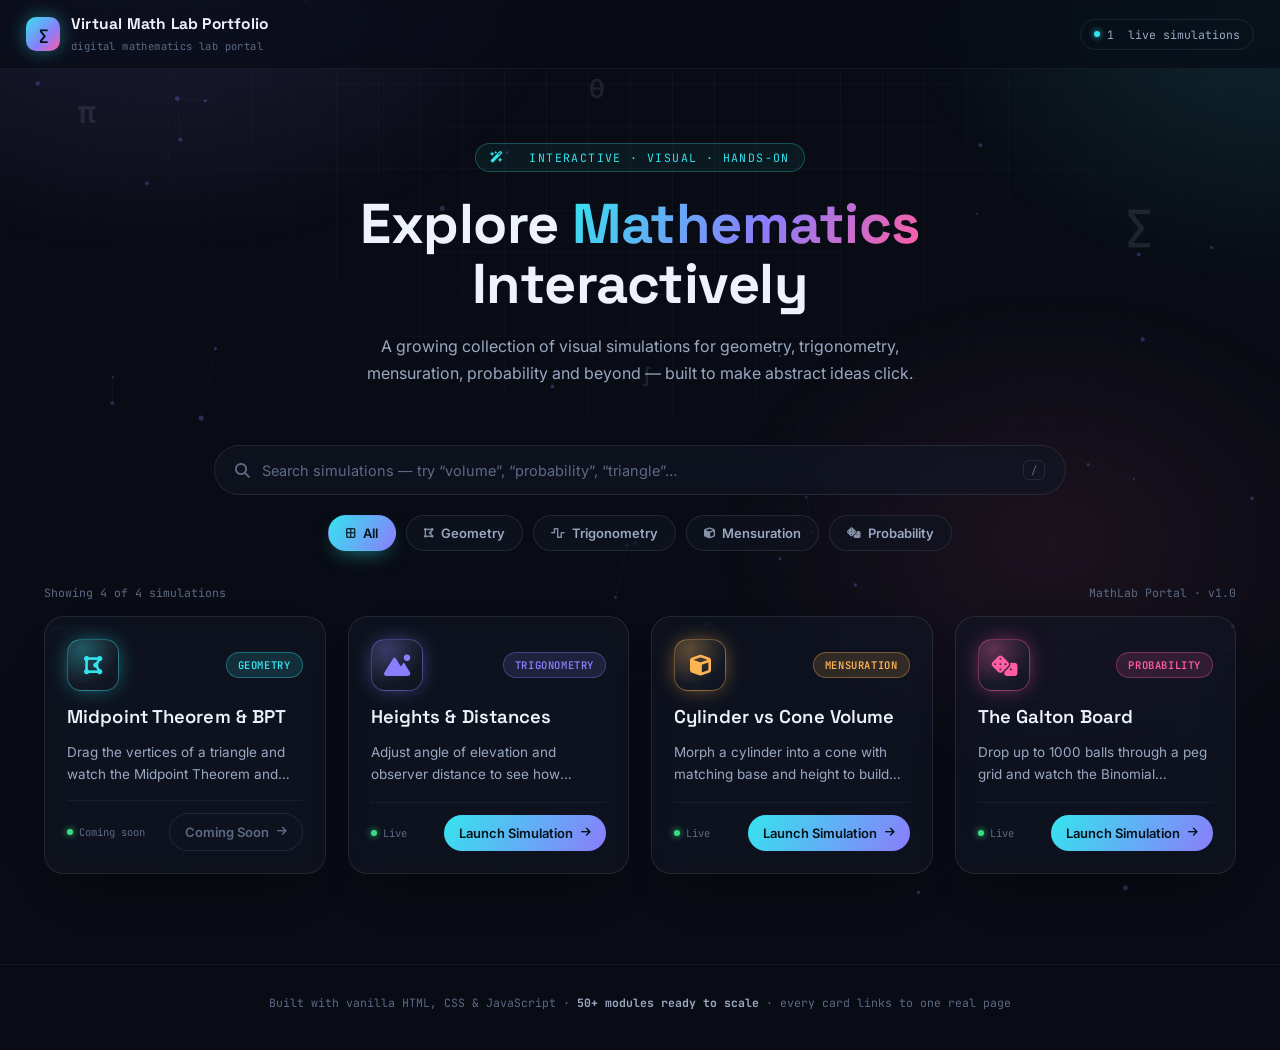
==== index.html @ 71056534 "Create index.html for Virtual Math Lab Portfolio Added complete HTML structure for the Virtual Math " ====
<!DOCTYPE html>
<html lang="hi">
<head>
<meta charset="UTF-8">
<meta name="viewport" content="width=device-width, initial-scale=1, maximum-scale=1">
<title>Virtual Math Lab Portfolio — Digital Mathematics Lab Portal</title>
<meta name="description" content="A central hub of interactive mathematics simulations — geometry, trigonometry, mensuration, probability and more.">
<link rel="preconnect" href="https://fonts.googleapis.com">
<link href="https://fonts.googleapis.com/css2?family=Space+Grotesk:wght@400;500;600;700&family=Inter:wght@400;500;600;700&family=JetBrains+Mono:wght@400;500;700&display=swap" rel="stylesheet">
<link rel="stylesheet" href="https://cdnjs.cloudflare.com/ajax/libs/font-awesome/6.5.1/css/all.min.css">
<style>
/* ============================================================
   DESIGN TOKENS — shared "Digital Maths" brand language
   (kept consistent with the individual simulation pages)
   ============================================================ */
:root{
  --bg-deep:    #090c14;
  --bg-panel:   rgba(19,25,38,0.55);
  --bg-panel-2: rgba(16,21,32,0.65);
  --line:       rgba(255,255,255,0.09);
  --line-soft:  rgba(255,255,255,0.05);
  --text-hi:    #eef2fb;
  --text-mid:   #9aa8c2;
  --text-low:   #5d6a85;
  --cyan:       #35e3ee;
  --violet:     #8b7dfb;
  --pink:       #ff5da2;
  --amber:      #ffb454;
  --font-display:'Space Grotesk', 'Inter', sans-serif;
  --font-body:  'Inter', sans-serif;
  --font-mono:  'JetBrains Mono', monospace;
  --radius-lg:  20px;
  --radius-md:  14px;
  --radius-sm:  9px;
}
*{ box-sizing:border-box; }
html{ scroll-behavior:smooth; }
body{
  margin:0; min-height:100vh;
  background:var(--bg-deep);
  color:var(--text-hi);
  font-family:var(--font-body);
  -webkit-font-smoothing:antialiased;
  overflow-x:hidden;
}
a{ color:inherit; text-decoration:none; }
button{ font-family:inherit; }
::selection{ background:var(--cyan); color:#04121a; }
::-webkit-scrollbar{ width:10px; }
::-webkit-scrollbar-thumb{ background:var(--line); border-radius:8px; }
::-webkit-scrollbar-track{ background:transparent; }

/* ---------- animated backdrop ---------- */
#bgCanvas{
  position:fixed; inset:0; z-index:0; width:100%; height:100%;
  opacity:0.55;
}
.bg-glow{
  position:fixed; inset:0; z-index:0; pointer-events:none;
  background:
    radial-gradient(720px 520px at 12% -6%, rgba(139,125,251,0.16), transparent 60%),
    radial-gradient(680px 520px at 100% 0%, rgba(53,227,238,0.13), transparent 55%),
    radial-gradient(560px 420px at 82% 60%, rgba(255,93,162,0.08), transparent 60%);
}
.bg-grid{
  position:fixed; inset:0; z-index:0; pointer-events:none;
  background-image:
    linear-gradient(rgba(255,255,255,0.035) 1px, transparent 1px),
    linear-gradient(90deg, rgba(255,255,255,0.035) 1px, transparent 1px);
  background-size:42px 42px;
  mask-image:radial-gradient(circle at 50% 0%, black, transparent 75%);
}
.symbol{
  position:fixed; z-index:0; pointer-events:none;
  font-family:var(--font-display); color:var(--text-mid);
  opacity:0.14; user-select:none; font-weight:600;
  animation:floatSym 14s ease-in-out infinite;
}
@keyframes floatSym{
  0%,100%{ transform:translateY(0) rotate(0deg); }
  50%{ transform:translateY(-22px) rotate(6deg); }
}

/* ---------- shell ---------- */
.shell{ position:relative; z-index:1; }

/* ---------- top nav ---------- */
.topbar{
  position:sticky; top:0; z-index:50;
  display:flex; align-items:center; justify-content:space-between; gap:16px;
  padding:14px 26px;
  background:rgba(9,12,20,0.72);
  backdrop-filter:blur(16px) saturate(150%);
  border-bottom:1px solid var(--line-soft);
}
.brand{ display:flex; align-items:center; gap:11px; }
.brand-mark{
  width:34px; height:34px; border-radius:10px; flex:none; position:relative;
  background:linear-gradient(135deg, var(--cyan), var(--violet) 60%, var(--pink));
  box-shadow:0 0 18px rgba(53,227,238,0.4);
  display:flex; align-items:center; justify-content:center;
  font-family:var(--font-display); font-weight:700; color:#04121a; font-size:15px;
}
.brand-text b{ font-family:var(--font-display); font-size:15.5px; letter-spacing:0.2px; display:block; }
.brand-text span{ font-size:10.5px; color:var(--text-low); font-family:var(--font-mono); letter-spacing:0.4px; }
.top-actions{ display:flex; align-items:center; gap:10px; }
.pill-stat{
  font-family:var(--font-mono); font-size:11.5px; color:var(--text-mid);
  border:1px solid var(--line); padding:7px 13px; border-radius:999px;
  display:flex; align-items:center; gap:7px;
}
.pill-stat .dot{ width:6px; height:6px; border-radius:50%; background:var(--cyan); box-shadow:0 0 6px var(--cyan); }

/* ---------- hero ---------- */
.hero{ max-width:900px; margin:0 auto; padding:74px 24px 20px; text-align:center; }
.hero .eyebrow{
  display:inline-flex; align-items:center; gap:8px;
  font-family:var(--font-mono); font-size:11.5px; letter-spacing:1.4px; text-transform:uppercase;
  color:var(--cyan); border:1px solid rgba(53,227,238,0.28); background:rgba(53,227,238,0.06);
  padding:6px 14px; border-radius:999px; margin-bottom:22px;
}
.hero h1{
  font-family:var(--font-display); font-weight:700; letter-spacing:-0.5px;
  font-size:clamp(32px, 5.6vw, 56px); line-height:1.08; margin:0 0 18px;
}
.hero h1 .grad{
  background:linear-gradient(120deg, var(--cyan), var(--violet) 55%, var(--pink));
  -webkit-background-clip:text; background-clip:text; color:transparent;
}
.hero p{
  color:var(--text-mid); font-size:16px; line-height:1.7; max-width:600px; margin:0 auto;
}

/* ---------- search + filters ---------- */
.controls{ max-width:900px; margin:38px auto 0; padding:0 24px; }
.search-wrap{
  position:relative; display:flex; align-items:center; gap:10px;
  background:var(--bg-panel); border:1px solid var(--line); border-radius:999px;
  padding:14px 20px; backdrop-filter:blur(18px) saturate(140%);
  box-shadow:0 20px 40px -28px rgba(0,0,0,0.7);
  transition:border-color .2s ease, box-shadow .2s ease;
}
.search-wrap:focus-within{ border-color:rgba(53,227,238,0.45); box-shadow:0 0 0 4px rgba(53,227,238,0.08); }
.search-wrap i{ color:var(--text-low); font-size:15px; }
.search-wrap input{
  flex:1; background:none; border:none; outline:none; color:var(--text-hi);
  font-family:var(--font-body); font-size:14.5px;
}
.search-wrap input::placeholder{ color:var(--text-low); }
.search-wrap .kbd{
  font-family:var(--font-mono); font-size:10.5px; color:var(--text-low);
  border:1px solid var(--line); border-radius:6px; padding:2px 7px;
}

.filters{
  display:flex; gap:10px; flex-wrap:wrap; justify-content:center;
  margin:20px auto 0; max-width:900px;
}
.filter-tag{
  font-size:13px; font-weight:600; color:var(--text-mid); cursor:pointer;
  padding:9px 17px; border-radius:999px; border:1px solid var(--line);
  background:var(--bg-panel-2); transition:all .18s ease; display:flex; align-items:center; gap:7px;
}
.filter-tag i{ font-size:11px; opacity:0.85; }
.filter-tag:hover{ color:var(--text-hi); border-color:var(--text-low); transform:translateY(-1px); }
.filter-tag.active{
  color:#04121a; background:linear-gradient(120deg, var(--cyan), var(--violet));
  border-color:transparent; box-shadow:0 8px 20px -8px rgba(53,227,238,0.55);
}

/* ---------- results meta ---------- */
.results-meta{
  max-width:1240px; margin:34px auto 0; padding:0 24px;
  display:flex; justify-content:space-between; align-items:center;
  font-family:var(--font-mono); font-size:11.5px; color:var(--text-low);
}

/* ============================================================
   CARD GRID — this section is designed to scale to 50+ cards.
   Grid handles the responsive columns automatically; you never
   need to touch layout CSS when adding modules, just add cards.
   ============================================================ */
.grid{
  max-width:1240px; margin:16px auto 90px; padding:0 24px;
  display:grid; gap:22px;
  grid-template-columns:repeat(auto-fit, minmax(270px, 1fr));
}

.card{
  position:relative;
  background:var(--bg-panel);
  border:1px solid var(--line);
  border-radius:var(--radius-lg);
  padding:22px;
  backdrop-filter:blur(18px) saturate(140%);
  box-shadow:0 24px 46px -30px rgba(0,0,0,0.75);
  display:flex; flex-direction:column; gap:14px;
  opacity:0; transform:translateY(24px);
  animation:cardIn .6s cubic-bezier(.2,.7,.2,1) forwards;
  transition:transform .25s ease, border-color .25s ease, box-shadow .25s ease;
}
.card:hover{
  transform:translateY(-5px);
  border-color:rgba(255,255,255,0.18);
  box-shadow:0 30px 60px -28px rgba(0,0,0,0.85), 0 0 0 1px rgba(53,227,238,0.12);
}
@keyframes cardIn{ to{ opacity:1; transform:translateY(0); } }
.card.hide{ display:none; }

.card-top{ display:flex; align-items:center; justify-content:space-between; }
.card-icon{
  --tag: var(--cyan);
  width:52px; height:52px; border-radius:14px; flex:none;
  display:flex; align-items:center; justify-content:center;
  font-size:21px; color:var(--tag);
  background:
    radial-gradient(circle at 30% 20%, color-mix(in srgb, var(--tag) 30%, transparent), transparent 65%),
    linear-gradient(145deg, rgba(255,255,255,0.06), rgba(255,255,255,0.01));
  border:1px solid color-mix(in srgb, var(--tag) 40%, transparent);
  box-shadow:0 0 22px -6px color-mix(in srgb, var(--tag) 70%, transparent);
}
.card-tag{
  --tag: var(--cyan);
  font-family:var(--font-mono); font-size:10.5px; font-weight:600; letter-spacing:0.6px; text-transform:uppercase;
  color:var(--tag); background:color-mix(in srgb, var(--tag) 14%, transparent);
  border:1px solid color-mix(in srgb, var(--tag) 35%, transparent);
  padding:5px 11px; border-radius:999px;
}
.card-title{
  font-family:var(--font-display); font-size:18.5px; font-weight:600; margin:0; letter-spacing:0.1px;
}
.card-desc{
  margin:0; color:var(--text-mid); font-size:13.5px; line-height:1.6;
  display:-webkit-box; -webkit-line-clamp:2; -webkit-box-orient:vertical; overflow:hidden;
  min-height:2.6em;
}
.card-foot{
  margin-top:auto; padding-top:12px; border-top:1px solid var(--line-soft);
  display:flex; align-items:center; justify-content:space-between; gap:10px;
}
.card-status{ font-family:var(--font-mono); font-size:10.5px; color:var(--text-low); display:flex; align-items:center; gap:6px; }
.card-status .dot{ width:6px; height:6px; border-radius:50%; background:#3ddc84; box-shadow:0 0 6px #3ddc84; }
.card.is-soon .card-status .dot{ background:var(--text-low); box-shadow:none; }

.card-btn{
  display:inline-flex; align-items:center; gap:8px;
  font-size:13px; font-weight:600; color:#04121a;
  background:linear-gradient(120deg, var(--cyan), var(--violet));
  padding:10px 15px; border-radius:999px; border:none; cursor:pointer;
  transition:box-shadow .2s ease, transform .2s ease, gap .2s ease;
}
.card-btn i{ transition:transform .25s ease; font-size:11px; }
.card-btn:hover{ box-shadow:0 10px 26px -8px rgba(53,227,238,0.7); gap:11px; }
.card-btn:hover i{ transform:translateX(3px); }
.card-btn.disabled{
  background:var(--bg-panel-2); color:var(--text-low); border:1px solid var(--line);
  cursor:not-allowed; pointer-events:none;
}

/* ---------- empty state ---------- */
.empty-state{
  display:none; flex-direction:column; align-items:center; gap:14px;
  padding:70px 20px; color:var(--text-low); text-align:center;
  border:1px dashed var(--line); border-radius:var(--radius-lg);
  max-width:1240px; margin:16px auto 90px;
}
.empty-state i{ font-size:30px; color:var(--text-low); }
.empty-state b{ color:var(--text-hi); font-family:var(--font-display); font-size:16px; }
.empty-state span{ font-size:13px; max-width:340px; }

/* ---------- footer ---------- */
footer{
  border-top:1px solid var(--line-soft);
  padding:30px 24px 40px; text-align:center;
  color:var(--text-low); font-family:var(--font-mono); font-size:11.5px;
}
footer b{ color:var(--text-mid); }

@media (max-width:640px){
  .topbar{ padding:12px 16px; }
  .pill-stat{ display:none; }
  .hero{ padding:56px 18px 12px; }
}
</style>
</head>
<body>

<canvas id="bgCanvas"></canvas>
<div class="bg-glow"></div>
<div class="bg-grid"></div>

<div class="shell">

  <!-- ============================ TOP NAV ============================ -->
  <header class="topbar">
    <div class="brand">
      <div class="brand-mark">∑</div>
      <div class="brand-text">
        <b>Virtual Math Lab Portfolio</b>
        <span>digital mathematics lab portal</span>
      </div>
    </div>
    <div class="top-actions">
      <span class="pill-stat"><span class="dot"></span><span id="liveCountPill">1</span>&nbsp;live&nbsp;simulations</span>
    </div>
  </header>

  <!-- ============================ HERO ============================ -->
  <section class="hero">
    <span class="eyebrow"><i class="fa-solid fa-wand-magic-sparkles"></i>&nbsp; interactive &middot; visual &middot; hands-on</span>
    <h1>Explore <span class="grad">Mathematics</span> Interactively</h1>
    <p>A growing collection of visual simulations for geometry, trigonometry, mensuration, probability and beyond — built to make abstract ideas click.</p>
  </section>

  <!-- ============================ SEARCH + FILTERS ============================ -->
  <div class="controls">
    <div class="search-wrap">
      <i class="fa-solid fa-magnifying-glass"></i>
      <input type="text" id="searchInput" placeholder="Search simulations — try “volume”, “probability”, “triangle”…" autocomplete="off">
      <span class="kbd">/</span>
    </div>
    <div class="filters" id="filterBar">
      <span class="filter-tag active" data-filter="all"><i class="fa-solid fa-border-all"></i> All</span>
      <span class="filter-tag" data-filter="geometry"><i class="fa-solid fa-draw-polygon"></i> Geometry</span>
      <span class="filter-tag" data-filter="trigonometry"><i class="fa-solid fa-wave-square"></i> Trigonometry</span>
      <span class="filter-tag" data-filter="mensuration"><i class="fa-solid fa-cube"></i> Mensuration</span>
      <span class="filter-tag" data-filter="probability"><i class="fa-solid fa-dice"></i> Probability</span>
    </div>
  </div>

  <div class="results-meta">
    <span id="resultsCount">Showing 4 of 4 simulations</span>
    <span>MathLab Portal · v1.0</span>
  </div>

  <!-- ============================================================
       SIMULATION GRID
       ------------------------------------------------------------
       HOW TO ADD A NEW MODULE (scales to 50+ without any other change):
         1. Copy ONE full <div class="card">...</div> block below.
         2. Paste it anywhere inside <div class="grid" id="grid">.
         3. Edit these 5 things only:
              - data-category   → geometry | trigonometry | mensuration
                                    | probability  (add a new filter tag
                                    in #filterBar above if it's a new
                                    category)
              - data-title      → plain-text title (used by search)
              - data-desc       → plain-text description (used by search)
              - card-icon       → swap the <i class="fa-solid fa-...">
                                    class + --tag color if you like
              - card-btn href   → the REAL link to that page
         4. If the page isn't built yet, set data-status="soon" and
            replace the <a class="card-btn"> with the disabled
            <span class="card-btn disabled">Coming Soon</span> version
            (see the 3 placeholder cards below for the exact pattern).
            Search/filter/grid all keep working automatically — no
            other code needs to change.
       ============================================================ -->
  <div class="grid" id="grid">

    <!-- ============ CARD TEMPLATE — COPY FROM HERE ============ -->
    <div class="card" data-category="geometry" data-status="soon" data-title="Midpoint Theorem &amp; BPT" data-desc="Drag the vertices of a triangle and watch the Midpoint Theorem and Basic Proportionality Theorem hold true in real time.">
      <div class="card-top">
        <div class="card-icon" style="--tag:var(--cyan)"><i class="fa-solid fa-draw-polygon"></i></div>
        <span class="card-tag" style="--tag:var(--cyan)">Geometry</span>
      </div>
      <h3 class="card-title">Midpoint Theorem &amp; BPT</h3>
      <p class="card-desc">Drag the vertices of a triangle and watch the Midpoint Theorem and Basic Proportionality Theorem hold true in real time.</p>
      <div class="card-foot">
        <span class="card-status"><span class="dot"></span>Coming soon</span>
        <span class="card-btn disabled">Coming Soon <i class="fa-solid fa-arrow-right"></i></span>
      </div>
    </div>
    <!-- ============ CARD TEMPLATE — COPY TO HERE ============ -->

    <div class="card" data-category="trigonometry" data-status="soon" data-title="Heights &amp; Distances" data-desc="Adjust angle of elevation and observer distance to see how trigonometric ratios solve real height and distance problems.">
      <div class="card-top">
        <div class="card-icon" style="--tag:var(--violet)"><i class="fa-solid fa-mountain-sun"></i></div>
        <span class="card-tag" style="--tag:var(--violet)">Trigonometry</span>
      </div>
      <h3 class="card-title">Heights &amp; Distances</h3>
      <p class="card-desc">Adjust angle of elevation and observer distance to see how trigonometric ratios solve real height and distance problems.</p>
      <div class="card-foot">
        <span class="card-status"><span class="dot"></span>Live</span>
        <a class="card-btn" href="https://hieght-and-distence.netlify.app/">Launch Simulation <i class="fa-solid fa-arrow-right"></i></a>
      </div>
    </div>

    <div class="card" data-category="mensuration" data-status="soon" data-title="Cylinder vs Cone Volume" data-desc="Morph a cylinder into a cone with matching base and height to build real intuition for the ⅓ volume relationship.">
      <div class="card-top">
        <div class="card-icon" style="--tag:var(--amber)"><i class="fa-solid fa-cube"></i></div>
        <span class="card-tag" style="--tag:var(--amber)">Mensuration</span>
      </div>
      <h3 class="card-title">Cylinder vs Cone Volume</h3>
      <p class="card-desc">Morph a cylinder into a cone with matching base and height to build real intuition for the ⅓ volume relationship.</p>
      <div class="card-foot">
        <span class="card-status"><span class="dot"></span>Live</span>
        <a class="card-btn" href="https://cone-and-cylinder.netlify.app/">Launch Simulation <i class="fa-solid fa-arrow-right"></i></a>
      </div>
    </div>

    <div class="card" data-category="probability" data-status="live" data-title="The Galton Board" data-desc="Drop up to 1000 balls through a peg grid and watch the Binomial Distribution converge into a Normal bell curve live.">
      <div class="card-top">
        <div class="card-icon" style="--tag:var(--pink)"><i class="fa-solid fa-dice"></i></div>
        <span class="card-tag" style="--tag:var(--pink)">Probability</span>
      </div>
      <h3 class="card-title">The Galton Board</h3>
      <p class="card-desc">Drop up to 1000 balls through a peg grid and watch the Binomial Distribution converge into a Normal bell curve live.</p>
      <div class="card-foot">
        <span class="card-status"><span class="dot"></span>Live</span>
        <a class="card-btn" href="https://gelton-board-probability.netlify.app/">Launch Simulation <i class="fa-solid fa-arrow-right"></i></a>
      </div>
    </div>

  </div>

  <div class="empty-state" id="emptyState">
    <i class="fa-solid fa-magnifying-glass-minus"></i>
    <b>No simulations found</b>
    <span>Try a different search term or clear the active category filter.</span>
  </div>

  <footer>
    Built with vanilla HTML, CSS &amp; JavaScript · <b>50+ modules ready to scale</b> · every card links to one real page
  </footer>

</div>

<script>
"use strict";

/* ============================================================
   1) AMBIENT BACKGROUND — lightweight node/constellation canvas
   ============================================================ */
(function(){
  const canvas = document.getElementById('bgCanvas');
  const ctx = canvas.getContext('2d');
  let w, h, dpr = Math.min(window.devicePixelRatio || 1, 2);
  let nodes = [];

  function resize(){
    w = window.innerWidth; h = window.innerHeight;
    canvas.width = w * dpr; canvas.height = h * dpr;
    canvas.style.width = w + 'px'; canvas.style.height = h + 'px';
    ctx.setTransform(dpr,0,0,dpr,0,0);
    const count = Math.min(70, Math.round((w*h)/22000));
    nodes = Array.from({length:count}, () => ({
      x: Math.random()*w, y: Math.random()*h,
      vx: (Math.random()-0.5)*0.28, vy:(Math.random()-0.5)*0.28,
      r: 1 + Math.random()*1.6
    }));
  }
  window.addEventListener('resize', resize);
  resize();

  function tick(){
    ctx.clearRect(0,0,w,h);
    for(const n of nodes){
      n.x += n.vx; n.y += n.vy;
      if(n.x < 0 || n.x > w) n.vx *= -1;
      if(n.y < 0 || n.y > h) n.vy *= -1;
    }
    for(let i=0;i<nodes.length;i++){
      for(let j=i+1;j<nodes.length;j++){
        const a = nodes[i], b = nodes[j];
        const dx = a.x-b.x, dy = a.y-b.y;
        const dist = Math.sqrt(dx*dx+dy*dy);
        if(dist < 130){
          ctx.strokeStyle = `rgba(53,227,238,${0.12 * (1 - dist/130)})`;
          ctx.lineWidth = 1;
          ctx.beginPath(); ctx.moveTo(a.x,a.y); ctx.lineTo(b.x,b.y); ctx.stroke();
        }
      }
    }
    for(const n of nodes){
      ctx.beginPath();
      ctx.arc(n.x, n.y, n.r, 0, Math.PI*2);
      ctx.fillStyle = 'rgba(139,125,251,0.5)';
      ctx.fill();
    }
    requestAnimationFrame(tick);
  }
  requestAnimationFrame(tick);
})();

/* ============================================================
   2) FLOATING MATH SYMBOLS (decorative, aria-hidden)
   ============================================================ */
(function(){
  const symbols = ['π','∑','∞','√','∫','θ','Δ','λ'];
  const spots = [
    {t:'10%', l:'6%', s:'34px'}, {t:'22%', l:'88%', s:'42px'},
    {t:'68%', l:'4%',  s:'28px'}, {t:'78%', l:'92%', s:'36px'},
    {t:'40%', l:'50%', s:'22px'}, {t:'8%',  l:'46%', s:'26px'}
  ];
  spots.forEach((sp,i)=>{
    const el = document.createElement('span');
    el.className = 'symbol';
    el.setAttribute('aria-hidden','true');
    el.textContent = symbols[i % symbols.length];
    el.style.top = sp.t; el.style.left = sp.l; el.style.fontSize = sp.s;
    el.style.animationDelay = (i*1.3)+'s';
    el.style.animationDuration = (11 + i*1.6)+'s';
    document.body.appendChild(el);
  });
})();

/* ============================================================
   3) SEARCH + CATEGORY FILTER
   ============================================================ */
(function(){
  const grid = document.getElementById('grid');
  const cards = Array.from(grid.querySelectorAll('.card'));
  const searchInput = document.getElementById('searchInput');
  const filterBar = document.getElementById('filterBar');
  const resultsCount = document.getElementById('resultsCount');
  const emptyState = document.getElementById('emptyState');
  const liveCountPill = document.getElementById('liveCountPill');

  liveCountPill.textContent = cards.filter(c => c.dataset.status === 'live').length;

  let activeFilter = 'all';

  function applyFilters(){
    const q = searchInput.value.trim().toLowerCase();
    let visible = 0;

    cards.forEach(card => {
      const cat = card.dataset.category || '';
      const haystack = (card.dataset.title + ' ' + card.dataset.desc + ' ' + cat).toLowerCase();
      const matchesCat = activeFilter === 'all' || cat === activeFilter;
      const matchesSearch = q === '' || haystack.includes(q);
      const show = matchesCat && matchesSearch;
      card.classList.toggle('hide', !show);
      if(show) visible++;
    });

    resultsCount.textContent = `Showing ${visible} of ${cards.length} simulations`;
    emptyState.style.display = visible === 0 ? 'flex' : 'none';
  }

  searchInput.addEventListener('input', applyFilters);

  filterBar.addEventListener('click', (e) => {
    const tag = e.target.closest('.filter-tag');
    if(!tag) return;
    filterBar.querySelectorAll('.filter-tag').forEach(t => t.classList.remove('active'));
    tag.classList.add('active');
    activeFilter = tag.dataset.filter;
    applyFilters();
  });

  // "/" focuses search, like most modern docs/portals
  document.addEventListener('keydown', (e) => {
    if(e.key === '/' && document.activeElement !== searchInput){
      e.preventDefault();
      searchInput.focus();
    }
  });

  /* ---------- staggered entry animation ---------- */
  cards.forEach((card, i) => {
    card.style.animationDelay = (i * 0.08) + 's';
  });

  applyFilters();
})();
</script>
</body>
</html>
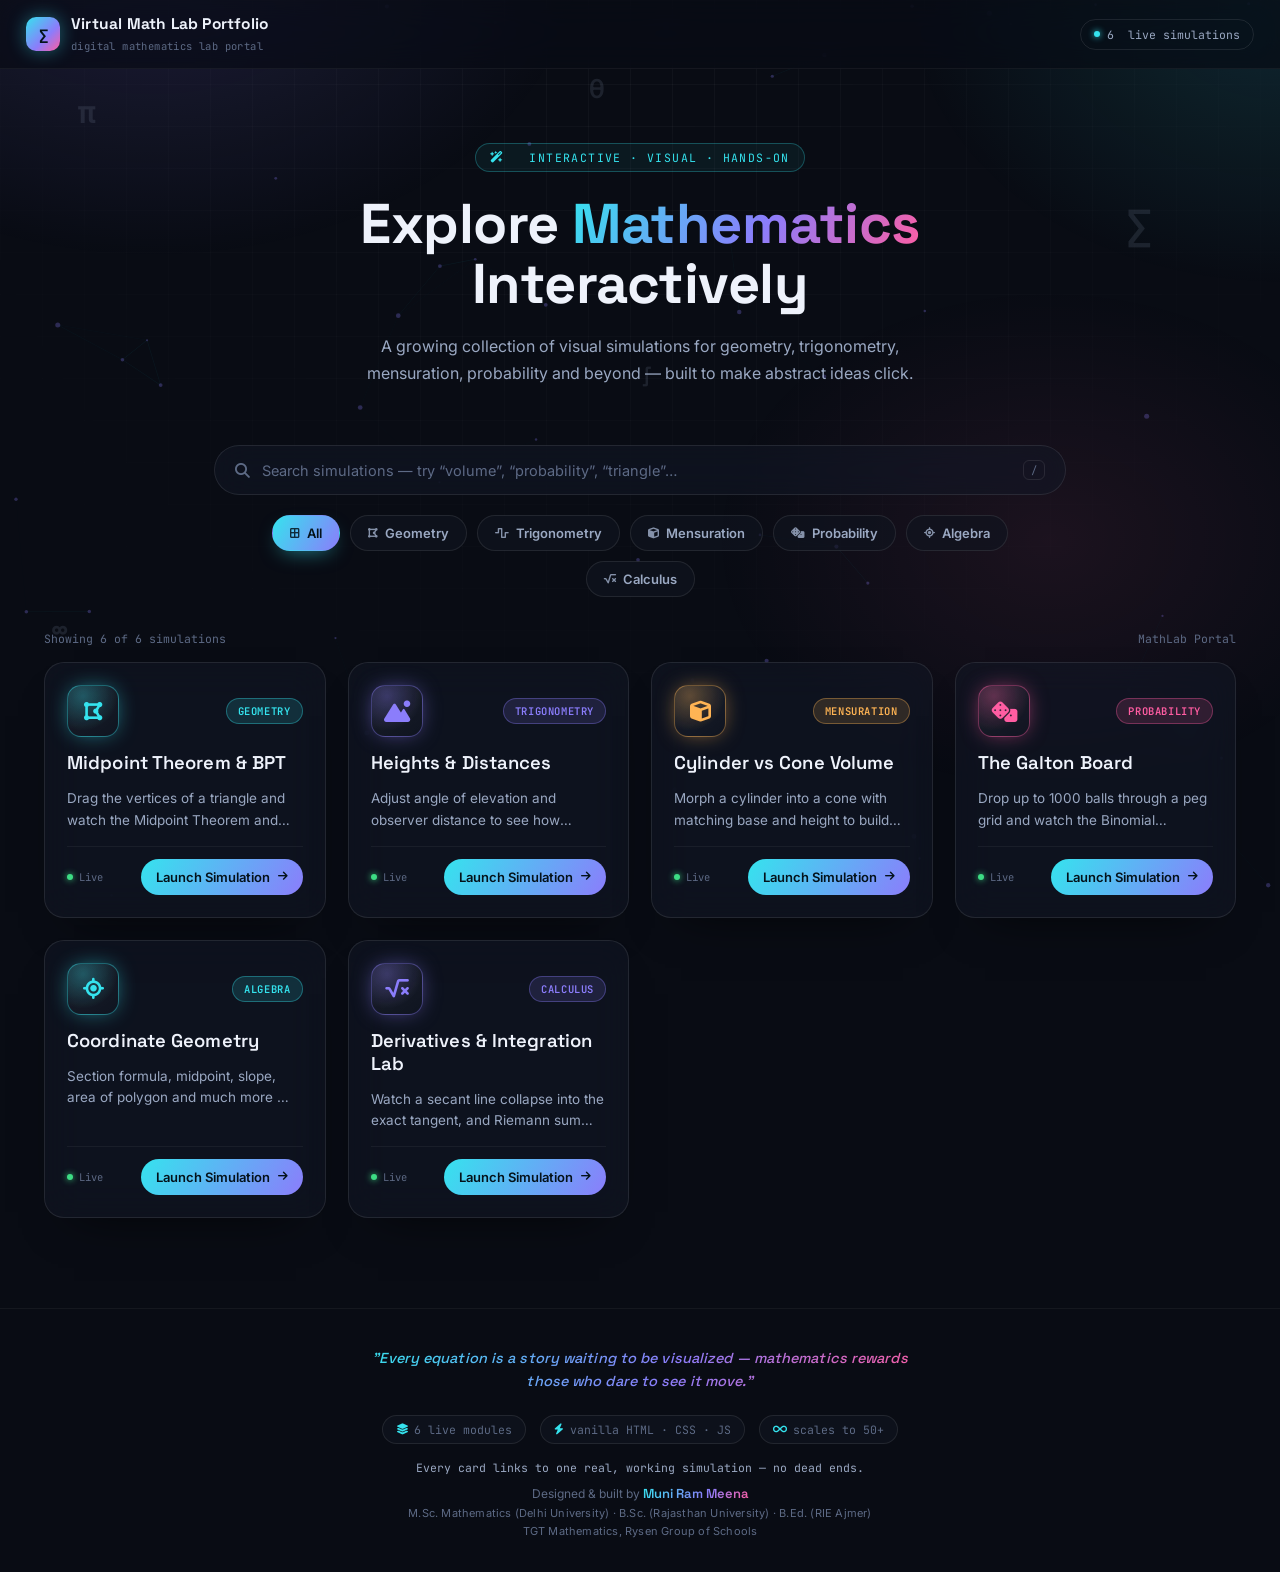
==== commit 5737f086: "Enhance footer and add new math simulation cards Updated footer content and added new math simulatio" ====
--- a/index.html
+++ b/index.html
@@ -281,6 +281,54 @@
   .pill-stat{ display:none; }
   .hero{ padding:56px 18px 12px; }
 }
+
+
+
+/* ---------- footer ---------- */
+footer{
+  position:relative;
+  border-top:1px solid var(--line-soft);
+  padding:38px 24px 34px;
+  text-align:center;
+  color:var(--text-low);
+  font-family:var(--font-mono); font-size:11.5px;
+}
+footer .footer-stats{
+  display:flex; align-items:center; justify-content:center; gap:14px; flex-wrap:wrap;
+  margin-bottom:16px;
+}
+footer .footer-stats span{
+  display:flex; align-items:center; gap:6px;
+  border:1px solid var(--line); background:var(--bg-panel-2);
+  padding:6px 13px; border-radius:999px;
+}
+footer .footer-stats i{ color:var(--cyan); font-size:11px; }
+footer .footer-line{ color:var(--text-mid); }
+footer .footer-line b{ color:var(--text-hi); font-weight:600; }
+footer .footer-credit{
+  margin-top:10px; font-family:var(--font-body); font-size:12px; color:var(--text-low);
+}
+footer .footer-credit .grad-name{
+  font-family:var(--font-display); font-weight:600; font-size:13px;
+  background:linear-gradient(120deg, var(--cyan), var(--violet) 60%, var(--pink));
+  -webkit-background-clip:text; background-clip:text; color:transparent;
+}
+footer .footer-credit a{
+  color:var(--text-mid); border-bottom:1px dotted var(--line); transition:color .15s ease;
+}
+footer .footer-credit a:hover{ color:var(--cyan); }
+footer .footer-cred-line{
+  display:inline-block; margin-top:4px;
+  font-family:var(--font-body); font-size:11px; color:var(--text-low);
+  letter-spacing:0.2px;
+}
+footer .footer-tagline{
+  font-family:var(--font-display); font-style:italic; font-weight:500;
+  font-size:14.5px; line-height:1.6; letter-spacing:0.1px;
+  max-width:560px; margin:0 auto 22px;
+  background:linear-gradient(120deg, var(--cyan), var(--violet) 55%, var(--pink));
+  -webkit-background-clip:text; background-clip:text; color:transparent;
+}
 </style>
 </head>
 <body>
@@ -325,12 +373,16 @@
       <span class="filter-tag" data-filter="trigonometry"><i class="fa-solid fa-wave-square"></i> Trigonometry</span>
       <span class="filter-tag" data-filter="mensuration"><i class="fa-solid fa-cube"></i> Mensuration</span>
       <span class="filter-tag" data-filter="probability"><i class="fa-solid fa-dice"></i> Probability</span>
+      <span class="filter-tag" data-filter="algebra"><i class="fa-solid fa-location-crosshairs"></i> Algebra</span>
+      <span class="filter-tag" data-filter="calculus"><i class="fa-solid fa-square-root-variable"></i> Calculus</span>
+      
+      
     </div>
   </div>
 
   <div class="results-meta">
     <span id="resultsCount">Showing 4 of 4 simulations</span>
-    <span>MathLab Portal · v1.0</span>
+    <span>MathLab Portal </span>
   </div>
 
   <!-- ============================================================
@@ -359,7 +411,7 @@
   <div class="grid" id="grid">
 
     <!-- ============ CARD TEMPLATE — COPY FROM HERE ============ -->
-    <div class="card" data-category="geometry" data-status="soon" data-title="Midpoint Theorem &amp; BPT" data-desc="Drag the vertices of a triangle and watch the Midpoint Theorem and Basic Proportionality Theorem hold true in real time.">
+    <div class="card" data-category="geometry" data-status="live" data-title="Midpoint Theorem &amp; BPT" data-desc="Drag the vertices of a triangle and watch the Midpoint Theorem and Basic Proportionality Theorem hold true in real time.">
       <div class="card-top">
         <div class="card-icon" style="--tag:var(--cyan)"><i class="fa-solid fa-draw-polygon"></i></div>
         <span class="card-tag" style="--tag:var(--cyan)">Geometry</span>
@@ -367,13 +419,13 @@
       <h3 class="card-title">Midpoint Theorem &amp; BPT</h3>
       <p class="card-desc">Drag the vertices of a triangle and watch the Midpoint Theorem and Basic Proportionality Theorem hold true in real time.</p>
       <div class="card-foot">
-        <span class="card-status"><span class="dot"></span>Coming soon</span>
-        <span class="card-btn disabled">Coming Soon <i class="fa-solid fa-arrow-right"></i></span>
+       <span class="card-status"><span class="dot"></span>Live</span>
+        <a class="card-btn" href="https://bpt-midbpt.netlify.app">Launch Simulation <i class="fa-solid fa-arrow-right"></i></a>
       </div>
     </div>
     <!-- ============ CARD TEMPLATE — COPY TO HERE ============ -->
 
-    <div class="card" data-category="trigonometry" data-status="soon" data-title="Heights &amp; Distances" data-desc="Adjust angle of elevation and observer distance to see how trigonometric ratios solve real height and distance problems.">
+    <div class="card" data-category="trigonometry" data-status="live" data-title="Heights &amp; Distances" data-desc="Adjust angle of elevation and observer distance to see how trigonometric ratios solve real height and distance problems.">
       <div class="card-top">
         <div class="card-icon" style="--tag:var(--violet)"><i class="fa-solid fa-mountain-sun"></i></div>
         <span class="card-tag" style="--tag:var(--violet)">Trigonometry</span>
@@ -386,7 +438,7 @@
       </div>
     </div>
 
-    <div class="card" data-category="mensuration" data-status="soon" data-title="Cylinder vs Cone Volume" data-desc="Morph a cylinder into a cone with matching base and height to build real intuition for the ⅓ volume relationship.">
+    <div class="card" data-category="mensuration" data-status="live" data-title="Cylinder vs Cone Volume" data-desc="Morph a cylinder into a cone with matching base and height to build real intuition for the ⅓ volume relationship.">
       <div class="card-top">
         <div class="card-icon" style="--tag:var(--amber)"><i class="fa-solid fa-cube"></i></div>
         <span class="card-tag" style="--tag:var(--amber)">Mensuration</span>
@@ -412,6 +464,35 @@
       </div>
     </div>
 
+  
+  
+    <div class="card" data-category="algebra" data-status="live" data-title="Coordinate Geometry" data-desc="Section formula, midpoint, slope, area of polygon and much more — all interactive on a draggable Cartesian plane.">
+      <div class="card-top">
+        <div class="card-icon" style="--tag:var(--cyan)"><i class="fa-solid fa-location-crosshairs"></i></div>
+        <span class="card-tag" style="--tag:var(--cyan)">Algebra</span>
+      </div>
+      <h3 class="card-title">Coordinate Geometry</h3>
+      <p class="card-desc">Section formula, midpoint, slope, area of polygon and much more — all interactive on a draggable Cartesian plane.</p>
+      <div class="card-foot">
+        <span class="card-status"><span class="dot"></span>Live</span>
+        <a class="card-btn" href="https://co-ordinate-geometry.netlify.app">Launch Simulation <i class="fa-solid fa-arrow-right"></i></a>
+      </div>
+    </div>
+
+   <div class="card" data-category="calculus" data-status="live" data-title="Derivatives &amp; Integration Lab" data-desc="Watch a secant line collapse into the exact tangent, and Riemann sum rectangles converge into the exact definite integral — with full first-principles derivations.">
+      <div class="card-top">
+        <div class="card-icon" style="--tag:var(--violet)"><i class="fa-solid fa-square-root-variable"></i></div>
+        <span class="card-tag" style="--tag:var(--violet)">Calculus</span>
+      </div>
+      <h3 class="card-title">Derivatives &amp; Integration Lab</h3>
+      <p class="card-desc">Watch a secant line collapse into the exact tangent, and Riemann sum rectangles converge into the exact definite integral — with full first-principles derivations.</p>
+      <div class="card-foot">
+        <span class="card-status"><span class="dot"></span>Live</span>
+        <a class="card-btn" href="https://calculus-derivative-integration.netlify.app/">Launch Simulation <i class="fa-solid fa-arrow-right"></i></a>
+      </div>
+   </div>
+
+
   </div>
 
   <div class="empty-state" id="emptyState">
@@ -420,9 +501,22 @@
     <span>Try a different search term or clear the active category filter.</span>
   </div>
 
-  <footer>
-    Built with vanilla HTML, CSS &amp; JavaScript · <b>50+ modules ready to scale</b> · every card links to one real page
-  </footer>
+<footer>
+  <p class="footer-tagline">"Every equation is a story waiting to be visualized — mathematics rewards those who dare to see it move."</p>
+  <div class="footer-stats">
+    <span><i class="fa-solid fa-layer-group"></i> 6 live modules</span>
+    <span><i class="fa-solid fa-bolt"></i> vanilla HTML · CSS · JS</span>
+    <span><i class="fa-solid fa-infinity"></i> scales to 50+</span>
+  </div>
+  <div class="footer-line">Every card links to one real, working simulation — no dead ends.</div>
+  <div class="footer-credit">
+    Designed &amp; built by <span class="grad-name">Muni Ram Meena</span>
+    <br>
+    <span class="footer-cred-line">M.Sc. Mathematics (Delhi University) · B.Sc. (Rajasthan University) · B.Ed. (RIE Ajmer)</span>
+    <br>
+    <span class="footer-cred-line">TGT Mathematics, Rysen Group of Schools</span>
+  </div>
+</footer>
 
 </div>
 
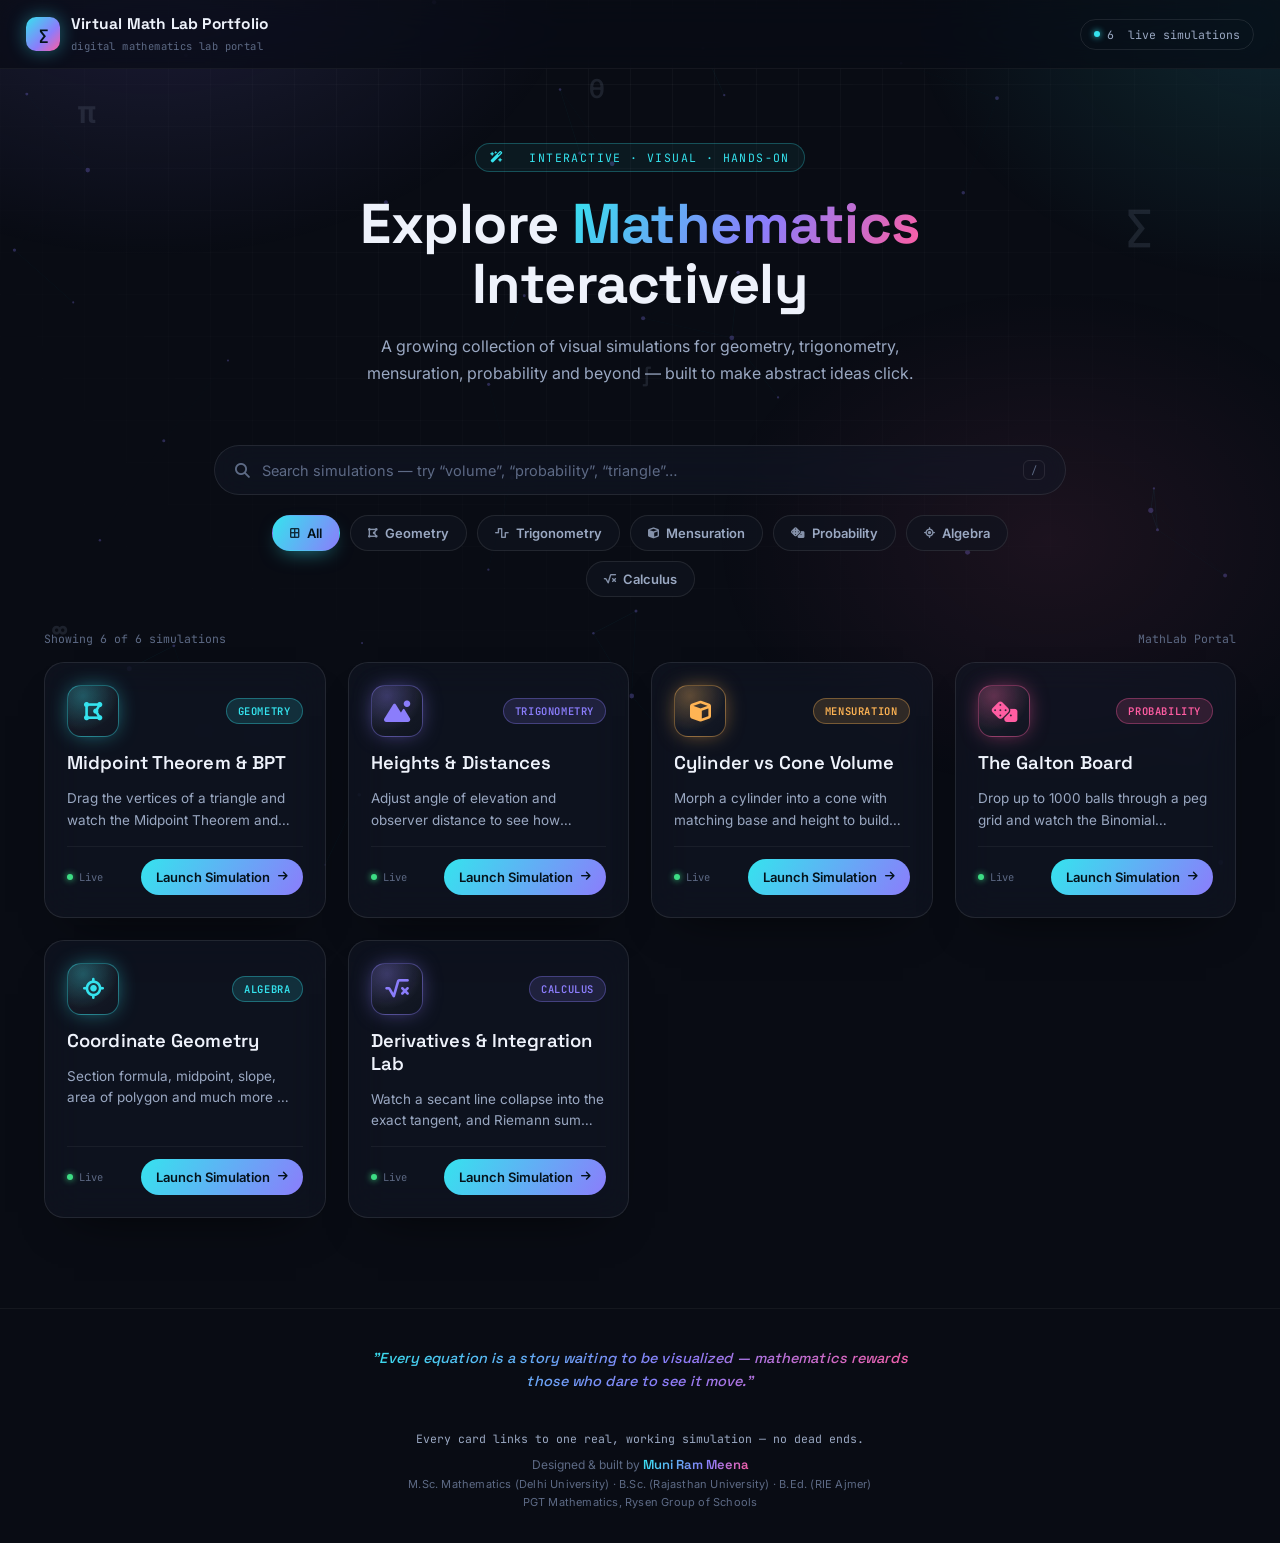
==== commit c6a67300: "Change footer credit from TGT to PGT Mathematics Updated footer credits from TGT to PGT Mathematics." ====
--- a/index.html
+++ b/index.html
@@ -504,9 +504,7 @@
 <footer>
   <p class="footer-tagline">"Every equation is a story waiting to be visualized — mathematics rewards those who dare to see it move."</p>
   <div class="footer-stats">
-    <span><i class="fa-solid fa-layer-group"></i> 6 live modules</span>
-    <span><i class="fa-solid fa-bolt"></i> vanilla HTML · CSS · JS</span>
-    <span><i class="fa-solid fa-infinity"></i> scales to 50+</span>
+    
   </div>
   <div class="footer-line">Every card links to one real, working simulation — no dead ends.</div>
   <div class="footer-credit">
@@ -514,7 +512,7 @@
     <br>
     <span class="footer-cred-line">M.Sc. Mathematics (Delhi University) · B.Sc. (Rajasthan University) · B.Ed. (RIE Ajmer)</span>
     <br>
-    <span class="footer-cred-line">TGT Mathematics, Rysen Group of Schools</span>
+    <span class="footer-cred-line">PGT Mathematics, Rysen Group of Schools</span>
   </div>
 </footer>
 
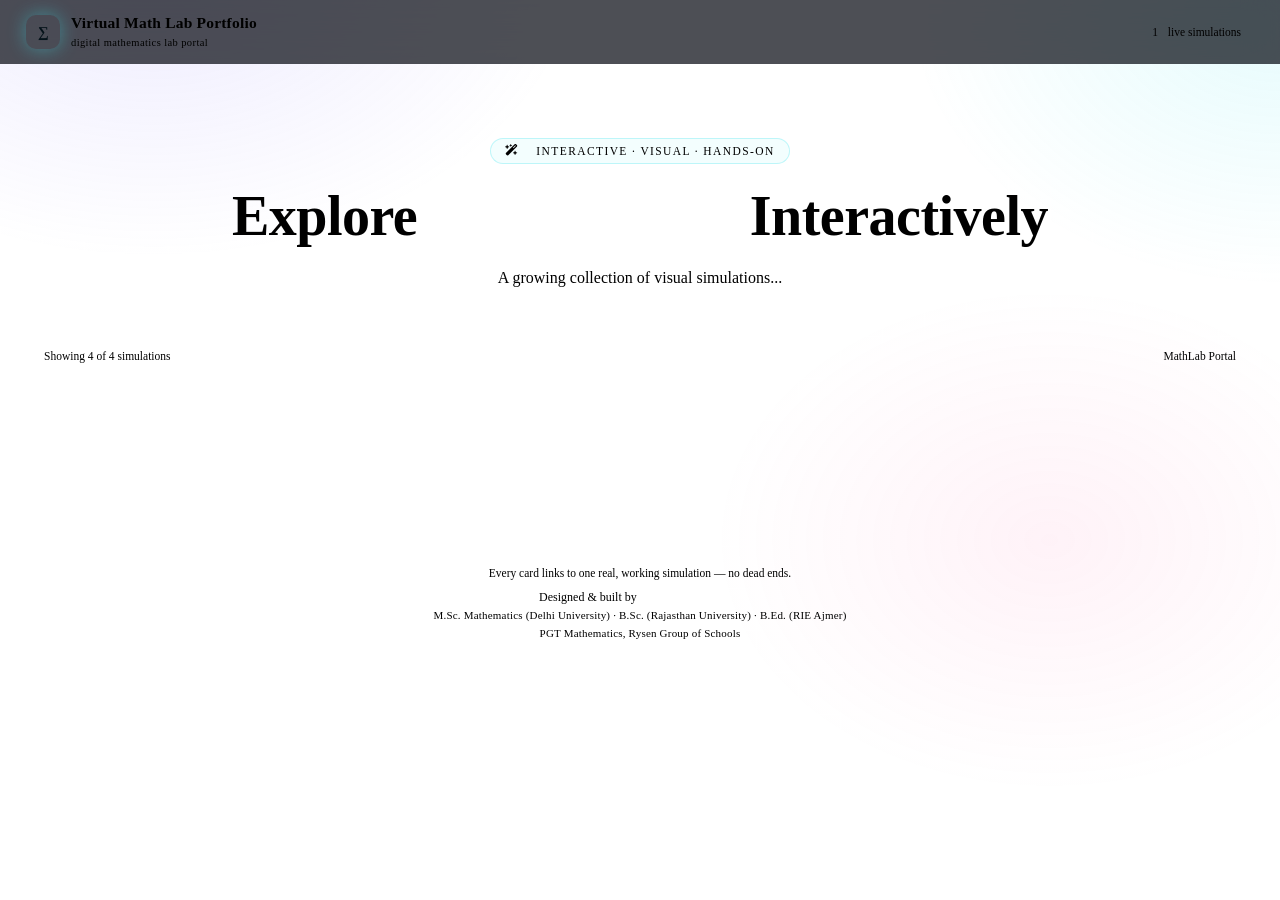
==== commit 9ca27f15: "Refactor index.html for improved structure and styles Updated the HTML structure and styles for the " ====
--- a/index.html
+++ b/index.html
@@ -1,662 +1,56 @@
 <!DOCTYPE html>
 <html lang="hi">
 <head>
-<meta charset="UTF-8">
-<meta name="viewport" content="width=device-width, initial-scale=1, maximum-scale=1">
-<title>Virtual Math Lab Portfolio — Digital Mathematics Lab Portal</title>
-<meta name="description" content="A central hub of interactive mathematics simulations — geometry, trigonometry, mensuration, probability and more.">
-<link rel="preconnect" href="https://fonts.googleapis.com">
-<link href="https://fonts.googleapis.com/css2?family=Space+Grotesk:wght@400;500;600;700&family=Inter:wght@400;500;600;700&family=JetBrains+Mono:wght@400;500;700&display=swap" rel="stylesheet">
-<link rel="stylesheet" href="https://cdnjs.cloudflare.com/ajax/libs/font-awesome/6.5.1/css/all.min.css">
-<style>
-/* ============================================================
-   DESIGN TOKENS — shared "Digital Maths" brand language
-   (kept consistent with the individual simulation pages)
-   ============================================================ */
-:root{
-  --bg-deep:    #090c14;
-  --bg-panel:   rgba(19,25,38,0.55);
-  --bg-panel-2: rgba(16,21,32,0.65);
-  --line:       rgba(255,255,255,0.09);
-  --line-soft:  rgba(255,255,255,0.05);
-  --text-hi:    #eef2fb;
-  --text-mid:   #9aa8c2;
-  --text-low:   #5d6a85;
-  --cyan:       #35e3ee;
-  --violet:     #8b7dfb;
-  --pink:       #ff5da2;
-  --amber:      #ffb454;
-  --font-display:'Space Grotesk', 'Inter', sans-serif;
-  --font-body:  'Inter', sans-serif;
-  --font-mono:  'JetBrains Mono', monospace;
-  --radius-lg:  20px;
-  --radius-md:  14px;
-  --radius-sm:  9px;
-}
-*{ box-sizing:border-box; }
-html{ scroll-behavior:smooth; }
-body{
-  margin:0; min-height:100vh;
-  background:var(--bg-deep);
-  color:var(--text-hi);
-  font-family:var(--font-body);
-  -webkit-font-smoothing:antialiased;
-  overflow-x:hidden;
-}
-a{ color:inherit; text-decoration:none; }
-button{ font-family:inherit; }
-::selection{ background:var(--cyan); color:#04121a; }
-::-webkit-scrollbar{ width:10px; }
-::-webkit-scrollbar-thumb{ background:var(--line); border-radius:8px; }
-::-webkit-scrollbar-track{ background:transparent; }
-
-/* ---------- animated backdrop ---------- */
-#bgCanvas{
-  position:fixed; inset:0; z-index:0; width:100%; height:100%;
-  opacity:0.55;
-}
-.bg-glow{
-  position:fixed; inset:0; z-index:0; pointer-events:none;
-  background:
-    radial-gradient(720px 520px at 12% -6%, rgba(139,125,251,0.16), transparent 60%),
-    radial-gradient(680px 520px at 100% 0%, rgba(53,227,238,0.13), transparent 55%),
-    radial-gradient(560px 420px at 82% 60%, rgba(255,93,162,0.08), transparent 60%);
-}
-.bg-grid{
-  position:fixed; inset:0; z-index:0; pointer-events:none;
-  background-image:
-    linear-gradient(rgba(255,255,255,0.035) 1px, transparent 1px),
-    linear-gradient(90deg, rgba(255,255,255,0.035) 1px, transparent 1px);
-  background-size:42px 42px;
-  mask-image:radial-gradient(circle at 50% 0%, black, transparent 75%);
-}
-.symbol{
-  position:fixed; z-index:0; pointer-events:none;
-  font-family:var(--font-display); color:var(--text-mid);
-  opacity:0.14; user-select:none; font-weight:600;
-  animation:floatSym 14s ease-in-out infinite;
-}
-@keyframes floatSym{
-  0%,100%{ transform:translateY(0) rotate(0deg); }
-  50%{ transform:translateY(-22px) rotate(6deg); }
-}
-
-/* ---------- shell ---------- */
-.shell{ position:relative; z-index:1; }
-
-/* ---------- top nav ---------- */
-.topbar{
-  position:sticky; top:0; z-index:50;
-  display:flex; align-items:center; justify-content:space-between; gap:16px;
-  padding:14px 26px;
-  background:rgba(9,12,20,0.72);
-  backdrop-filter:blur(16px) saturate(150%);
-  border-bottom:1px solid var(--line-soft);
-}
-.brand{ display:flex; align-items:center; gap:11px; }
-.brand-mark{
-  width:34px; height:34px; border-radius:10px; flex:none; position:relative;
-  background:linear-gradient(135deg, var(--cyan), var(--violet) 60%, var(--pink));
-  box-shadow:0 0 18px rgba(53,227,238,0.4);
-  display:flex; align-items:center; justify-content:center;
-  font-family:var(--font-display); font-weight:700; color:#04121a; font-size:15px;
-}
-.brand-text b{ font-family:var(--font-display); font-size:15.5px; letter-spacing:0.2px; display:block; }
-.brand-text span{ font-size:10.5px; color:var(--text-low); font-family:var(--font-mono); letter-spacing:0.4px; }
-.top-actions{ display:flex; align-items:center; gap:10px; }
-.pill-stat{
-  font-family:var(--font-mono); font-size:11.5px; color:var(--text-mid);
-  border:1px solid var(--line); padding:7px 13px; border-radius:999px;
-  display:flex; align-items:center; gap:7px;
-}
-.pill-stat .dot{ width:6px; height:6px; border-radius:50%; background:var(--cyan); box-shadow:0 0 6px var(--cyan); }
-
-/* ---------- hero ---------- */
-.hero{ max-width:900px; margin:0 auto; padding:74px 24px 20px; text-align:center; }
-.hero .eyebrow{
-  display:inline-flex; align-items:center; gap:8px;
-  font-family:var(--font-mono); font-size:11.5px; letter-spacing:1.4px; text-transform:uppercase;
-  color:var(--cyan); border:1px solid rgba(53,227,238,0.28); background:rgba(53,227,238,0.06);
-  padding:6px 14px; border-radius:999px; margin-bottom:22px;
-}
-.hero h1{
-  font-family:var(--font-display); font-weight:700; letter-spacing:-0.5px;
-  font-size:clamp(32px, 5.6vw, 56px); line-height:1.08; margin:0 0 18px;
-}
-.hero h1 .grad{
-  background:linear-gradient(120deg, var(--cyan), var(--violet) 55%, var(--pink));
-  -webkit-background-clip:text; background-clip:text; color:transparent;
-}
-.hero p{
-  color:var(--text-mid); font-size:16px; line-height:1.7; max-width:600px; margin:0 auto;
-}
-
-/* ---------- search + filters ---------- */
-.controls{ max-width:900px; margin:38px auto 0; padding:0 24px; }
-.search-wrap{
-  position:relative; display:flex; align-items:center; gap:10px;
-  background:var(--bg-panel); border:1px solid var(--line); border-radius:999px;
-  padding:14px 20px; backdrop-filter:blur(18px) saturate(140%);
-  box-shadow:0 20px 40px -28px rgba(0,0,0,0.7);
-  transition:border-color .2s ease, box-shadow .2s ease;
-}
-.search-wrap:focus-within{ border-color:rgba(53,227,238,0.45); box-shadow:0 0 0 4px rgba(53,227,238,0.08); }
-.search-wrap i{ color:var(--text-low); font-size:15px; }
-.search-wrap input{
-  flex:1; background:none; border:none; outline:none; color:var(--text-hi);
-  font-family:var(--font-body); font-size:14.5px;
-}
-.search-wrap input::placeholder{ color:var(--text-low); }
-.search-wrap .kbd{
-  font-family:var(--font-mono); font-size:10.5px; color:var(--text-low);
-  border:1px solid var(--line); border-radius:6px; padding:2px 7px;
-}
-
-.filters{
-  display:flex; gap:10px; flex-wrap:wrap; justify-content:center;
-  margin:20px auto 0; max-width:900px;
-}
-.filter-tag{
-  font-size:13px; font-weight:600; color:var(--text-mid); cursor:pointer;
-  padding:9px 17px; border-radius:999px; border:1px solid var(--line);
-  background:var(--bg-panel-2); transition:all .18s ease; display:flex; align-items:center; gap:7px;
-}
-.filter-tag i{ font-size:11px; opacity:0.85; }
-.filter-tag:hover{ color:var(--text-hi); border-color:var(--text-low); transform:translateY(-1px); }
-.filter-tag.active{
-  color:#04121a; background:linear-gradient(120deg, var(--cyan), var(--violet));
-  border-color:transparent; box-shadow:0 8px 20px -8px rgba(53,227,238,0.55);
-}
-
-/* ---------- results meta ---------- */
-.results-meta{
-  max-width:1240px; margin:34px auto 0; padding:0 24px;
-  display:flex; justify-content:space-between; align-items:center;
-  font-family:var(--font-mono); font-size:11.5px; color:var(--text-low);
-}
-
-/* ============================================================
-   CARD GRID — this section is designed to scale to 50+ cards.
-   Grid handles the responsive columns automatically; you never
-   need to touch layout CSS when adding modules, just add cards.
-   ============================================================ */
-.grid{
-  max-width:1240px; margin:16px auto 90px; padding:0 24px;
-  display:grid; gap:22px;
-  grid-template-columns:repeat(auto-fit, minmax(270px, 1fr));
-}
-
-.card{
-  position:relative;
-  background:var(--bg-panel);
-  border:1px solid var(--line);
-  border-radius:var(--radius-lg);
-  padding:22px;
-  backdrop-filter:blur(18px) saturate(140%);
-  box-shadow:0 24px 46px -30px rgba(0,0,0,0.75);
-  display:flex; flex-direction:column; gap:14px;
-  opacity:0; transform:translateY(24px);
-  animation:cardIn .6s cubic-bezier(.2,.7,.2,1) forwards;
-  transition:transform .25s ease, border-color .25s ease, box-shadow .25s ease;
-}
-.card:hover{
-  transform:translateY(-5px);
-  border-color:rgba(255,255,255,0.18);
-  box-shadow:0 30px 60px -28px rgba(0,0,0,0.85), 0 0 0 1px rgba(53,227,238,0.12);
-}
-@keyframes cardIn{ to{ opacity:1; transform:translateY(0); } }
-.card.hide{ display:none; }
-
-.card-top{ display:flex; align-items:center; justify-content:space-between; }
-.card-icon{
-  --tag: var(--cyan);
-  width:52px; height:52px; border-radius:14px; flex:none;
-  display:flex; align-items:center; justify-content:center;
-  font-size:21px; color:var(--tag);
-  background:
-    radial-gradient(circle at 30% 20%, color-mix(in srgb, var(--tag) 30%, transparent), transparent 65%),
-    linear-gradient(145deg, rgba(255,255,255,0.06), rgba(255,255,255,0.01));
-  border:1px solid color-mix(in srgb, var(--tag) 40%, transparent);
-  box-shadow:0 0 22px -6px color-mix(in srgb, var(--tag) 70%, transparent);
-}
-.card-tag{
-  --tag: var(--cyan);
-  font-family:var(--font-mono); font-size:10.5px; font-weight:600; letter-spacing:0.6px; text-transform:uppercase;
-  color:var(--tag); background:color-mix(in srgb, var(--tag) 14%, transparent);
-  border:1px solid color-mix(in srgb, var(--tag) 35%, transparent);
-  padding:5px 11px; border-radius:999px;
-}
-.card-title{
-  font-family:var(--font-display); font-size:18.5px; font-weight:600; margin:0; letter-spacing:0.1px;
-}
-.card-desc{
-  margin:0; color:var(--text-mid); font-size:13.5px; line-height:1.6;
-  display:-webkit-box; -webkit-line-clamp:2; -webkit-box-orient:vertical; overflow:hidden;
-  min-height:2.6em;
-}
-.card-foot{
-  margin-top:auto; padding-top:12px; border-top:1px solid var(--line-soft);
-  display:flex; align-items:center; justify-content:space-between; gap:10px;
-}
-.card-status{ font-family:var(--font-mono); font-size:10.5px; color:var(--text-low); display:flex; align-items:center; gap:6px; }
-.card-status .dot{ width:6px; height:6px; border-radius:50%; background:#3ddc84; box-shadow:0 0 6px #3ddc84; }
-.card.is-soon .card-status .dot{ background:var(--text-low); box-shadow:none; }
-
-.card-btn{
-  display:inline-flex; align-items:center; gap:8px;
-  font-size:13px; font-weight:600; color:#04121a;
-  background:linear-gradient(120deg, var(--cyan), var(--violet));
-  padding:10px 15px; border-radius:999px; border:none; cursor:pointer;
-  transition:box-shadow .2s ease, transform .2s ease, gap .2s ease;
-}
-.card-btn i{ transition:transform .25s ease; font-size:11px; }
-.card-btn:hover{ box-shadow:0 10px 26px -8px rgba(53,227,238,0.7); gap:11px; }
-.card-btn:hover i{ transform:translateX(3px); }
-.card-btn.disabled{
-  background:var(--bg-panel-2); color:var(--text-low); border:1px solid var(--line);
-  cursor:not-allowed; pointer-events:none;
-}
-
-/* ---------- empty state ---------- */
-.empty-state{
-  display:none; flex-direction:column; align-items:center; gap:14px;
-  padding:70px 20px; color:var(--text-low); text-align:center;
-  border:1px dashed var(--line); border-radius:var(--radius-lg);
-  max-width:1240px; margin:16px auto 90px;
-}
-.empty-state i{ font-size:30px; color:var(--text-low); }
-.empty-state b{ color:var(--text-hi); font-family:var(--font-display); font-size:16px; }
-.empty-state span{ font-size:13px; max-width:340px; }
-
-/* ---------- footer ---------- */
-footer{
-  border-top:1px solid var(--line-soft);
-  padding:30px 24px 40px; text-align:center;
-  color:var(--text-low); font-family:var(--font-mono); font-size:11.5px;
-}
-footer b{ color:var(--text-mid); }
-
-@media (max-width:640px){
-  .topbar{ padding:12px 16px; }
-  .pill-stat{ display:none; }
-  .hero{ padding:56px 18px 12px; }
-}
-
-
-
-/* ---------- footer ---------- */
-footer{
-  position:relative;
-  border-top:1px solid var(--line-soft);
-  padding:38px 24px 34px;
-  text-align:center;
-  color:var(--text-low);
-  font-family:var(--font-mono); font-size:11.5px;
-}
-footer .footer-stats{
-  display:flex; align-items:center; justify-content:center; gap:14px; flex-wrap:wrap;
-  margin-bottom:16px;
-}
-footer .footer-stats span{
-  display:flex; align-items:center; gap:6px;
-  border:1px solid var(--line); background:var(--bg-panel-2);
-  padding:6px 13px; border-radius:999px;
-}
-footer .footer-stats i{ color:var(--cyan); font-size:11px; }
-footer .footer-line{ color:var(--text-mid); }
-footer .footer-line b{ color:var(--text-hi); font-weight:600; }
-footer .footer-credit{
-  margin-top:10px; font-family:var(--font-body); font-size:12px; color:var(--text-low);
-}
-footer .footer-credit .grad-name{
-  font-family:var(--font-display); font-weight:600; font-size:13px;
-  background:linear-gradient(120deg, var(--cyan), var(--violet) 60%, var(--pink));
-  -webkit-background-clip:text; background-clip:text; color:transparent;
-}
-footer .footer-credit a{
-  color:var(--text-mid); border-bottom:1px dotted var(--line); transition:color .15s ease;
-}
-footer .footer-credit a:hover{ color:var(--cyan); }
-footer .footer-cred-line{
-  display:inline-block; margin-top:4px;
-  font-family:var(--font-body); font-size:11px; color:var(--text-low);
-  letter-spacing:0.2px;
-}
-footer .footer-tagline{
-  font-family:var(--font-display); font-style:italic; font-weight:500;
-  font-size:14.5px; line-height:1.6; letter-spacing:0.1px;
-  max-width:560px; margin:0 auto 22px;
-  background:linear-gradient(120deg, var(--cyan), var(--violet) 55%, var(--pink));
-  -webkit-background-clip:text; background-clip:text; color:transparent;
-}
-</style>
+    <meta charset="UTF-8">
+    <meta name="viewport" content="width=device-width, initial-scale=1, maximum-scale=1">
+    <title>Virtual Math Lab Portfolio</title>
+    <!-- Fonts & Icons -->
+    <link rel="preconnect" href="https://fonts.googleapis.com">
+    <link href="https://fonts.googleapis.com/css2?family=Space+Grotesk:wght@400;500;600;700&family=Inter:wght@400;500;600;700&family=JetBrains+Mono:wght@400;500;700&display=swap" rel="stylesheet">
+    <link rel="stylesheet" href="https://cdnjs.cloudflare.com/ajax/libs/font-awesome/6.5.1/css/all.min.css">
+    
+    <!-- Link the CSS -->
+    <link rel="stylesheet" href="./assets/css/style.css">
 </head>
 <body>
 
-<canvas id="bgCanvas"></canvas>
-<div class="bg-glow"></div>
-<div class="bg-grid"></div>
+    <!-- Header will load here automatically -->
+    <div id="header-placeholder"></div>
 
-<div class="shell">
+    <div class="shell">
+        <!-- HERO SECTION -->
+        <section class="hero">
+            <span class="eyebrow"><i class="fa-solid fa-wand-magic-sparkles"></i>&nbsp; interactive &middot; visual &middot; hands-on</span>
+            <h1>Explore <span class="grad">Mathematics</span> Interactively</h1>
+            <p>A growing collection of visual simulations...</p>
+        </section>
 
-  <!-- ============================ TOP NAV ============================ -->
-  <header class="topbar">
-    <div class="brand">
-      <div class="brand-mark">∑</div>
-      <div class="brand-text">
-        <b>Virtual Math Lab Portfolio</b>
-        <span>digital mathematics lab portal</span>
-      </div>
-    </div>
-    <div class="top-actions">
-      <span class="pill-stat"><span class="dot"></span><span id="liveCountPill">1</span>&nbsp;live&nbsp;simulations</span>
-    </div>
-  </header>
+        <!-- CONTROLS & GRID -->
+        <div class="controls">
+            <!-- Search Input and Filters paste here -->
+        </div>
 
-  <!-- ============================ HERO ============================ -->
-  <section class="hero">
-    <span class="eyebrow"><i class="fa-solid fa-wand-magic-sparkles"></i>&nbsp; interactive &middot; visual &middot; hands-on</span>
-    <h1>Explore <span class="grad">Mathematics</span> Interactively</h1>
-    <p>A growing collection of visual simulations for geometry, trigonometry, mensuration, probability and beyond — built to make abstract ideas click.</p>
-  </section>
+        <div class="results-meta">
+            <span id="resultsCount">Showing 4 of 4 simulations</span>
+            <span>MathLab Portal </span>
+        </div>
 
-  <!-- ============================ SEARCH + FILTERS ============================ -->
-  <div class="controls">
-    <div class="search-wrap">
-      <i class="fa-solid fa-magnifying-glass"></i>
-      <input type="text" id="searchInput" placeholder="Search simulations — try “volume”, “probability”, “triangle”…" autocomplete="off">
-      <span class="kbd">/</span>
-    </div>
-    <div class="filters" id="filterBar">
-      <span class="filter-tag active" data-filter="all"><i class="fa-solid fa-border-all"></i> All</span>
-      <span class="filter-tag" data-filter="geometry"><i class="fa-solid fa-draw-polygon"></i> Geometry</span>
-      <span class="filter-tag" data-filter="trigonometry"><i class="fa-solid fa-wave-square"></i> Trigonometry</span>
-      <span class="filter-tag" data-filter="mensuration"><i class="fa-solid fa-cube"></i> Mensuration</span>
-      <span class="filter-tag" data-filter="probability"><i class="fa-solid fa-dice"></i> Probability</span>
-      <span class="filter-tag" data-filter="algebra"><i class="fa-solid fa-location-crosshairs"></i> Algebra</span>
-      <span class="filter-tag" data-filter="calculus"><i class="fa-solid fa-square-root-variable"></i> Calculus</span>
-      
-      
-    </div>
-  </div>
+        <div class="grid" id="grid">
+            <!-- Card 1, 2, 3 etc. paste here -->
+        </div>
 
-  <div class="results-meta">
-    <span id="resultsCount">Showing 4 of 4 simulations</span>
-    <span>MathLab Portal </span>
-  </div>
-
-  <!-- ============================================================
-       SIMULATION GRID
-       ------------------------------------------------------------
-       HOW TO ADD A NEW MODULE (scales to 50+ without any other change):
-         1. Copy ONE full <div class="card">...</div> block below.
-         2. Paste it anywhere inside <div class="grid" id="grid">.
-         3. Edit these 5 things only:
-              - data-category   → geometry | trigonometry | mensuration
-                                    | probability  (add a new filter tag
-                                    in #filterBar above if it's a new
-                                    category)
-              - data-title      → plain-text title (used by search)
-              - data-desc       → plain-text description (used by search)
-              - card-icon       → swap the <i class="fa-solid fa-...">
-                                    class + --tag color if you like
-              - card-btn href   → the REAL link to that page
-         4. If the page isn't built yet, set data-status="soon" and
-            replace the <a class="card-btn"> with the disabled
-            <span class="card-btn disabled">Coming Soon</span> version
-            (see the 3 placeholder cards below for the exact pattern).
-            Search/filter/grid all keep working automatically — no
-            other code needs to change.
-       ============================================================ -->
-  <div class="grid" id="grid">
-
-    <!-- ============ CARD TEMPLATE — COPY FROM HERE ============ -->
-    <div class="card" data-category="geometry" data-status="live" data-title="Midpoint Theorem &amp; BPT" data-desc="Drag the vertices of a triangle and watch the Midpoint Theorem and Basic Proportionality Theorem hold true in real time.">
-      <div class="card-top">
-        <div class="card-icon" style="--tag:var(--cyan)"><i class="fa-solid fa-draw-polygon"></i></div>
-        <span class="card-tag" style="--tag:var(--cyan)">Geometry</span>
-      </div>
-      <h3 class="card-title">Midpoint Theorem &amp; BPT</h3>
-      <p class="card-desc">Drag the vertices of a triangle and watch the Midpoint Theorem and Basic Proportionality Theorem hold true in real time.</p>
-      <div class="card-foot">
-       <span class="card-status"><span class="dot"></span>Live</span>
-        <a class="card-btn" href="https://bpt-midbpt.netlify.app">Launch Simulation <i class="fa-solid fa-arrow-right"></i></a>
-      </div>
-    </div>
-    <!-- ============ CARD TEMPLATE — COPY TO HERE ============ -->
-
-    <div class="card" data-category="trigonometry" data-status="live" data-title="Heights &amp; Distances" data-desc="Adjust angle of elevation and observer distance to see how trigonometric ratios solve real height and distance problems.">
-      <div class="card-top">
-        <div class="card-icon" style="--tag:var(--violet)"><i class="fa-solid fa-mountain-sun"></i></div>
-        <span class="card-tag" style="--tag:var(--violet)">Trigonometry</span>
-      </div>
-      <h3 class="card-title">Heights &amp; Distances</h3>
-      <p class="card-desc">Adjust angle of elevation and observer distance to see how trigonometric ratios solve real height and distance problems.</p>
-      <div class="card-foot">
-        <span class="card-status"><span class="dot"></span>Live</span>
-        <a class="card-btn" href="https://hieght-and-distence.netlify.app/">Launch Simulation <i class="fa-solid fa-arrow-right"></i></a>
-      </div>
+        <div class="empty-state" id="emptyState">
+            <i class="fa-solid fa-magnifying-glass-minus"></i>
+            <b>No simulations found</b>
+            <span>Try a different search term...</span>
+        </div>
     </div>
 
-    <div class="card" data-category="mensuration" data-status="live" data-title="Cylinder vs Cone Volume" data-desc="Morph a cylinder into a cone with matching base and height to build real intuition for the ⅓ volume relationship.">
-      <div class="card-top">
-        <div class="card-icon" style="--tag:var(--amber)"><i class="fa-solid fa-cube"></i></div>
-        <span class="card-tag" style="--tag:var(--amber)">Mensuration</span>
-      </div>
-      <h3 class="card-title">Cylinder vs Cone Volume</h3>
-      <p class="card-desc">Morph a cylinder into a cone with matching base and height to build real intuition for the ⅓ volume relationship.</p>
-      <div class="card-foot">
-        <span class="card-status"><span class="dot"></span>Live</span>
-        <a class="card-btn" href="https://cone-and-cylinder.netlify.app/">Launch Simulation <i class="fa-solid fa-arrow-right"></i></a>
-      </div>
-    </div>
+    <!-- Footer will load here automatically -->
+    <div id="footer-placeholder"></div>
 
-    <div class="card" data-category="probability" data-status="live" data-title="The Galton Board" data-desc="Drop up to 1000 balls through a peg grid and watch the Binomial Distribution converge into a Normal bell curve live.">
-      <div class="card-top">
-        <div class="card-icon" style="--tag:var(--pink)"><i class="fa-solid fa-dice"></i></div>
-        <span class="card-tag" style="--tag:var(--pink)">Probability</span>
-      </div>
-      <h3 class="card-title">The Galton Board</h3>
-      <p class="card-desc">Drop up to 1000 balls through a peg grid and watch the Binomial Distribution converge into a Normal bell curve live.</p>
-      <div class="card-foot">
-        <span class="card-status"><span class="dot"></span>Live</span>
-        <a class="card-btn" href="https://gelton-board-probability.netlify.app/">Launch Simulation <i class="fa-solid fa-arrow-right"></i></a>
-      </div>
-    </div>
-
-  
-  
-    <div class="card" data-category="algebra" data-status="live" data-title="Coordinate Geometry" data-desc="Section formula, midpoint, slope, area of polygon and much more — all interactive on a draggable Cartesian plane.">
-      <div class="card-top">
-        <div class="card-icon" style="--tag:var(--cyan)"><i class="fa-solid fa-location-crosshairs"></i></div>
-        <span class="card-tag" style="--tag:var(--cyan)">Algebra</span>
-      </div>
-      <h3 class="card-title">Coordinate Geometry</h3>
-      <p class="card-desc">Section formula, midpoint, slope, area of polygon and much more — all interactive on a draggable Cartesian plane.</p>
-      <div class="card-foot">
-        <span class="card-status"><span class="dot"></span>Live</span>
-        <a class="card-btn" href="https://co-ordinate-geometry.netlify.app">Launch Simulation <i class="fa-solid fa-arrow-right"></i></a>
-      </div>
-    </div>
-
-   <div class="card" data-category="calculus" data-status="live" data-title="Derivatives &amp; Integration Lab" data-desc="Watch a secant line collapse into the exact tangent, and Riemann sum rectangles converge into the exact definite integral — with full first-principles derivations.">
-      <div class="card-top">
-        <div class="card-icon" style="--tag:var(--violet)"><i class="fa-solid fa-square-root-variable"></i></div>
-        <span class="card-tag" style="--tag:var(--violet)">Calculus</span>
-      </div>
-      <h3 class="card-title">Derivatives &amp; Integration Lab</h3>
-      <p class="card-desc">Watch a secant line collapse into the exact tangent, and Riemann sum rectangles converge into the exact definite integral — with full first-principles derivations.</p>
-      <div class="card-foot">
-        <span class="card-status"><span class="dot"></span>Live</span>
-        <a class="card-btn" href="https://calculus-derivative-integration.netlify.app/">Launch Simulation <i class="fa-solid fa-arrow-right"></i></a>
-      </div>
-   </div>
-
-
-  </div>
-
-  <div class="empty-state" id="emptyState">
-    <i class="fa-solid fa-magnifying-glass-minus"></i>
-    <b>No simulations found</b>
-    <span>Try a different search term or clear the active category filter.</span>
-  </div>
-
-<footer>
-  <p class="footer-tagline">"Every equation is a story waiting to be visualized — mathematics rewards those who dare to see it move."</p>
-  <div class="footer-stats">
-    
-  </div>
-  <div class="footer-line">Every card links to one real, working simulation — no dead ends.</div>
-  <div class="footer-credit">
-    Designed &amp; built by <span class="grad-name">Muni Ram Meena</span>
-    <br>
-    <span class="footer-cred-line">M.Sc. Mathematics (Delhi University) · B.Sc. (Rajasthan University) · B.Ed. (RIE Ajmer)</span>
-    <br>
-    <span class="footer-cred-line">PGT Mathematics, Rysen Group of Schools</span>
-  </div>
-</footer>
-
-</div>
-
-<script>
-"use strict";
-
-/* ============================================================
-   1) AMBIENT BACKGROUND — lightweight node/constellation canvas
-   ============================================================ */
-(function(){
-  const canvas = document.getElementById('bgCanvas');
-  const ctx = canvas.getContext('2d');
-  let w, h, dpr = Math.min(window.devicePixelRatio || 1, 2);
-  let nodes = [];
-
-  function resize(){
-    w = window.innerWidth; h = window.innerHeight;
-    canvas.width = w * dpr; canvas.height = h * dpr;
-    canvas.style.width = w + 'px'; canvas.style.height = h + 'px';
-    ctx.setTransform(dpr,0,0,dpr,0,0);
-    const count = Math.min(70, Math.round((w*h)/22000));
-    nodes = Array.from({length:count}, () => ({
-      x: Math.random()*w, y: Math.random()*h,
-      vx: (Math.random()-0.5)*0.28, vy:(Math.random()-0.5)*0.28,
-      r: 1 + Math.random()*1.6
-    }));
-  }
-  window.addEventListener('resize', resize);
-  resize();
-
-  function tick(){
-    ctx.clearRect(0,0,w,h);
-    for(const n of nodes){
-      n.x += n.vx; n.y += n.vy;
-      if(n.x < 0 || n.x > w) n.vx *= -1;
-      if(n.y < 0 || n.y > h) n.vy *= -1;
-    }
-    for(let i=0;i<nodes.length;i++){
-      for(let j=i+1;j<nodes.length;j++){
-        const a = nodes[i], b = nodes[j];
-        const dx = a.x-b.x, dy = a.y-b.y;
-        const dist = Math.sqrt(dx*dx+dy*dy);
-        if(dist < 130){
-          ctx.strokeStyle = `rgba(53,227,238,${0.12 * (1 - dist/130)})`;
-          ctx.lineWidth = 1;
-          ctx.beginPath(); ctx.moveTo(a.x,a.y); ctx.lineTo(b.x,b.y); ctx.stroke();
-        }
-      }
-    }
-    for(const n of nodes){
-      ctx.beginPath();
-      ctx.arc(n.x, n.y, n.r, 0, Math.PI*2);
-      ctx.fillStyle = 'rgba(139,125,251,0.5)';
-      ctx.fill();
-    }
-    requestAnimationFrame(tick);
-  }
-  requestAnimationFrame(tick);
-})();
-
-/* ============================================================
-   2) FLOATING MATH SYMBOLS (decorative, aria-hidden)
-   ============================================================ */
-(function(){
-  const symbols = ['π','∑','∞','√','∫','θ','Δ','λ'];
-  const spots = [
-    {t:'10%', l:'6%', s:'34px'}, {t:'22%', l:'88%', s:'42px'},
-    {t:'68%', l:'4%',  s:'28px'}, {t:'78%', l:'92%', s:'36px'},
-    {t:'40%', l:'50%', s:'22px'}, {t:'8%',  l:'46%', s:'26px'}
-  ];
-  spots.forEach((sp,i)=>{
-    const el = document.createElement('span');
-    el.className = 'symbol';
-    el.setAttribute('aria-hidden','true');
-    el.textContent = symbols[i % symbols.length];
-    el.style.top = sp.t; el.style.left = sp.l; el.style.fontSize = sp.s;
-    el.style.animationDelay = (i*1.3)+'s';
-    el.style.animationDuration = (11 + i*1.6)+'s';
-    document.body.appendChild(el);
-  });
-})();
-
-/* ============================================================
-   3) SEARCH + CATEGORY FILTER
-   ============================================================ */
-(function(){
-  const grid = document.getElementById('grid');
-  const cards = Array.from(grid.querySelectorAll('.card'));
-  const searchInput = document.getElementById('searchInput');
-  const filterBar = document.getElementById('filterBar');
-  const resultsCount = document.getElementById('resultsCount');
-  const emptyState = document.getElementById('emptyState');
-  const liveCountPill = document.getElementById('liveCountPill');
-
-  liveCountPill.textContent = cards.filter(c => c.dataset.status === 'live').length;
-
-  let activeFilter = 'all';
-
-  function applyFilters(){
-    const q = searchInput.value.trim().toLowerCase();
-    let visible = 0;
-
-    cards.forEach(card => {
-      const cat = card.dataset.category || '';
-      const haystack = (card.dataset.title + ' ' + card.dataset.desc + ' ' + cat).toLowerCase();
-      const matchesCat = activeFilter === 'all' || cat === activeFilter;
-      const matchesSearch = q === '' || haystack.includes(q);
-      const show = matchesCat && matchesSearch;
-      card.classList.toggle('hide', !show);
-      if(show) visible++;
-    });
-
-    resultsCount.textContent = `Showing ${visible} of ${cards.length} simulations`;
-    emptyState.style.display = visible === 0 ? 'flex' : 'none';
-  }
-
-  searchInput.addEventListener('input', applyFilters);
-
-  filterBar.addEventListener('click', (e) => {
-    const tag = e.target.closest('.filter-tag');
-    if(!tag) return;
-    filterBar.querySelectorAll('.filter-tag').forEach(t => t.classList.remove('active'));
-    tag.classList.add('active');
-    activeFilter = tag.dataset.filter;
-    applyFilters();
-  });
-
-  // "/" focuses search, like most modern docs/portals
-  document.addEventListener('keydown', (e) => {
-    if(e.key === '/' && document.activeElement !== searchInput){
-      e.preventDefault();
-      searchInput.focus();
-    }
-  });
-
-  /* ---------- staggered entry animation ---------- */
-  cards.forEach((card, i) => {
-    card.style.animationDelay = (i * 0.08) + 's';
-  });
-
-  applyFilters();
-})();
-</script>
+    <!-- Scripts -->
+    <script src="./assets/js/loader.js"></script>
+    <script src="./assets/js/search-filter.js"></script>
 </body>
 </html>
--- a/assets/css/style.css
+++ b/assets/css/style.css
@@ -0,0 +1,322 @@
+<style>
+/* ============================================================
+   DESIGN TOKENS — shared "Digital Maths" brand language
+   (kept consistent with the individual simulation pages)
+   ============================================================ */
+:root{
+  --bg-deep:    #090c14;
+  --bg-panel:   rgba(19,25,38,0.55);
+  --bg-panel-2: rgba(16,21,32,0.65);
+  --line:       rgba(255,255,255,0.09);
+  --line-soft:  rgba(255,255,255,0.05);
+  --text-hi:    #eef2fb;
+  --text-mid:   #9aa8c2;
+  --text-low:   #5d6a85;
+  --cyan:       #35e3ee;
+  --violet:     #8b7dfb;
+  --pink:       #ff5da2;
+  --amber:      #ffb454;
+  --font-display:'Space Grotesk', 'Inter', sans-serif;
+  --font-body:  'Inter', sans-serif;
+  --font-mono:  'JetBrains Mono', monospace;
+  --radius-lg:  20px;
+  --radius-md:  14px;
+  --radius-sm:  9px;
+}
+*{ box-sizing:border-box; }
+html{ scroll-behavior:smooth; }
+body{
+  margin:0; min-height:100vh;
+  background:var(--bg-deep);
+  color:var(--text-hi);
+  font-family:var(--font-body);
+  -webkit-font-smoothing:antialiased;
+  overflow-x:hidden;
+}
+a{ color:inherit; text-decoration:none; }
+button{ font-family:inherit; }
+::selection{ background:var(--cyan); color:#04121a; }
+::-webkit-scrollbar{ width:10px; }
+::-webkit-scrollbar-thumb{ background:var(--line); border-radius:8px; }
+::-webkit-scrollbar-track{ background:transparent; }
+
+/* ---------- animated backdrop ---------- */
+#bgCanvas{
+  position:fixed; inset:0; z-index:0; width:100%; height:100%;
+  opacity:0.55;
+}
+.bg-glow{
+  position:fixed; inset:0; z-index:0; pointer-events:none;
+  background:
+    radial-gradient(720px 520px at 12% -6%, rgba(139,125,251,0.16), transparent 60%),
+    radial-gradient(680px 520px at 100% 0%, rgba(53,227,238,0.13), transparent 55%),
+    radial-gradient(560px 420px at 82% 60%, rgba(255,93,162,0.08), transparent 60%);
+}
+.bg-grid{
+  position:fixed; inset:0; z-index:0; pointer-events:none;
+  background-image:
+    linear-gradient(rgba(255,255,255,0.035) 1px, transparent 1px),
+    linear-gradient(90deg, rgba(255,255,255,0.035) 1px, transparent 1px);
+  background-size:42px 42px;
+  mask-image:radial-gradient(circle at 50% 0%, black, transparent 75%);
+}
+.symbol{
+  position:fixed; z-index:0; pointer-events:none;
+  font-family:var(--font-display); color:var(--text-mid);
+  opacity:0.14; user-select:none; font-weight:600;
+  animation:floatSym 14s ease-in-out infinite;
+}
+@keyframes floatSym{
+  0%,100%{ transform:translateY(0) rotate(0deg); }
+  50%{ transform:translateY(-22px) rotate(6deg); }
+}
+
+/* ---------- shell ---------- */
+.shell{ position:relative; z-index:1; }
+
+/* ---------- top nav ---------- */
+.topbar{
+  position:sticky; top:0; z-index:50;
+  display:flex; align-items:center; justify-content:space-between; gap:16px;
+  padding:14px 26px;
+  background:rgba(9,12,20,0.72);
+  backdrop-filter:blur(16px) saturate(150%);
+  border-bottom:1px solid var(--line-soft);
+}
+.brand{ display:flex; align-items:center; gap:11px; }
+.brand-mark{
+  width:34px; height:34px; border-radius:10px; flex:none; position:relative;
+  background:linear-gradient(135deg, var(--cyan), var(--violet) 60%, var(--pink));
+  box-shadow:0 0 18px rgba(53,227,238,0.4);
+  display:flex; align-items:center; justify-content:center;
+  font-family:var(--font-display); font-weight:700; color:#04121a; font-size:15px;
+}
+.brand-text b{ font-family:var(--font-display); font-size:15.5px; letter-spacing:0.2px; display:block; }
+.brand-text span{ font-size:10.5px; color:var(--text-low); font-family:var(--font-mono); letter-spacing:0.4px; }
+.top-actions{ display:flex; align-items:center; gap:10px; }
+.pill-stat{
+  font-family:var(--font-mono); font-size:11.5px; color:var(--text-mid);
+  border:1px solid var(--line); padding:7px 13px; border-radius:999px;
+  display:flex; align-items:center; gap:7px;
+}
+.pill-stat .dot{ width:6px; height:6px; border-radius:50%; background:var(--cyan); box-shadow:0 0 6px var(--cyan); }
+
+/* ---------- hero ---------- */
+.hero{ max-width:900px; margin:0 auto; padding:74px 24px 20px; text-align:center; }
+.hero .eyebrow{
+  display:inline-flex; align-items:center; gap:8px;
+  font-family:var(--font-mono); font-size:11.5px; letter-spacing:1.4px; text-transform:uppercase;
+  color:var(--cyan); border:1px solid rgba(53,227,238,0.28); background:rgba(53,227,238,0.06);
+  padding:6px 14px; border-radius:999px; margin-bottom:22px;
+}
+.hero h1{
+  font-family:var(--font-display); font-weight:700; letter-spacing:-0.5px;
+  font-size:clamp(32px, 5.6vw, 56px); line-height:1.08; margin:0 0 18px;
+}
+.hero h1 .grad{
+  background:linear-gradient(120deg, var(--cyan), var(--violet) 55%, var(--pink));
+  -webkit-background-clip:text; background-clip:text; color:transparent;
+}
+.hero p{
+  color:var(--text-mid); font-size:16px; line-height:1.7; max-width:600px; margin:0 auto;
+}
+
+/* ---------- search + filters ---------- */
+.controls{ max-width:900px; margin:38px auto 0; padding:0 24px; }
+.search-wrap{
+  position:relative; display:flex; align-items:center; gap:10px;
+  background:var(--bg-panel); border:1px solid var(--line); border-radius:999px;
+  padding:14px 20px; backdrop-filter:blur(18px) saturate(140%);
+  box-shadow:0 20px 40px -28px rgba(0,0,0,0.7);
+  transition:border-color .2s ease, box-shadow .2s ease;
+}
+.search-wrap:focus-within{ border-color:rgba(53,227,238,0.45); box-shadow:0 0 0 4px rgba(53,227,238,0.08); }
+.search-wrap i{ color:var(--text-low); font-size:15px; }
+.search-wrap input{
+  flex:1; background:none; border:none; outline:none; color:var(--text-hi);
+  font-family:var(--font-body); font-size:14.5px;
+}
+.search-wrap input::placeholder{ color:var(--text-low); }
+.search-wrap .kbd{
+  font-family:var(--font-mono); font-size:10.5px; color:var(--text-low);
+  border:1px solid var(--line); border-radius:6px; padding:2px 7px;
+}
+
+.filters{
+  display:flex; gap:10px; flex-wrap:wrap; justify-content:center;
+  margin:20px auto 0; max-width:900px;
+}
+.filter-tag{
+  font-size:13px; font-weight:600; color:var(--text-mid); cursor:pointer;
+  padding:9px 17px; border-radius:999px; border:1px solid var(--line);
+  background:var(--bg-panel-2); transition:all .18s ease; display:flex; align-items:center; gap:7px;
+}
+.filter-tag i{ font-size:11px; opacity:0.85; }
+.filter-tag:hover{ color:var(--text-hi); border-color:var(--text-low); transform:translateY(-1px); }
+.filter-tag.active{
+  color:#04121a; background:linear-gradient(120deg, var(--cyan), var(--violet));
+  border-color:transparent; box-shadow:0 8px 20px -8px rgba(53,227,238,0.55);
+}
+
+/* ---------- results meta ---------- */
+.results-meta{
+  max-width:1240px; margin:34px auto 0; padding:0 24px;
+  display:flex; justify-content:space-between; align-items:center;
+  font-family:var(--font-mono); font-size:11.5px; color:var(--text-low);
+}
+
+/* ============================================================
+   CARD GRID — this section is designed to scale to 50+ cards.
+   Grid handles the responsive columns automatically; you never
+   need to touch layout CSS when adding modules, just add cards.
+   ============================================================ */
+.grid{
+  max-width:1240px; margin:16px auto 90px; padding:0 24px;
+  display:grid; gap:22px;
+  grid-template-columns:repeat(auto-fit, minmax(270px, 1fr));
+}
+
+.card{
+  position:relative;
+  background:var(--bg-panel);
+  border:1px solid var(--line);
+  border-radius:var(--radius-lg);
+  padding:22px;
+  backdrop-filter:blur(18px) saturate(140%);
+  box-shadow:0 24px 46px -30px rgba(0,0,0,0.75);
+  display:flex; flex-direction:column; gap:14px;
+  opacity:0; transform:translateY(24px);
+  animation:cardIn .6s cubic-bezier(.2,.7,.2,1) forwards;
+  transition:transform .25s ease, border-color .25s ease, box-shadow .25s ease;
+}
+.card:hover{
+  transform:translateY(-5px);
+  border-color:rgba(255,255,255,0.18);
+  box-shadow:0 30px 60px -28px rgba(0,0,0,0.85), 0 0 0 1px rgba(53,227,238,0.12);
+}
+@keyframes cardIn{ to{ opacity:1; transform:translateY(0); } }
+.card.hide{ display:none; }
+
+.card-top{ display:flex; align-items:center; justify-content:space-between; }
+.card-icon{
+  --tag: var(--cyan);
+  width:52px; height:52px; border-radius:14px; flex:none;
+  display:flex; align-items:center; justify-content:center;
+  font-size:21px; color:var(--tag);
+  background:
+    radial-gradient(circle at 30% 20%, color-mix(in srgb, var(--tag) 30%, transparent), transparent 65%),
+    linear-gradient(145deg, rgba(255,255,255,0.06), rgba(255,255,255,0.01));
+  border:1px solid color-mix(in srgb, var(--tag) 40%, transparent);
+  box-shadow:0 0 22px -6px color-mix(in srgb, var(--tag) 70%, transparent);
+}
+.card-tag{
+  --tag: var(--cyan);
+  font-family:var(--font-mono); font-size:10.5px; font-weight:600; letter-spacing:0.6px; text-transform:uppercase;
+  color:var(--tag); background:color-mix(in srgb, var(--tag) 14%, transparent);
+  border:1px solid color-mix(in srgb, var(--tag) 35%, transparent);
+  padding:5px 11px; border-radius:999px;
+}
+.card-title{
+  font-family:var(--font-display); font-size:18.5px; font-weight:600; margin:0; letter-spacing:0.1px;
+}
+.card-desc{
+  margin:0; color:var(--text-mid); font-size:13.5px; line-height:1.6;
+  display:-webkit-box; -webkit-line-clamp:2; -webkit-box-orient:vertical; overflow:hidden;
+  min-height:2.6em;
+}
+.card-foot{
+  margin-top:auto; padding-top:12px; border-top:1px solid var(--line-soft);
+  display:flex; align-items:center; justify-content:space-between; gap:10px;
+}
+.card-status{ font-family:var(--font-mono); font-size:10.5px; color:var(--text-low); display:flex; align-items:center; gap:6px; }
+.card-status .dot{ width:6px; height:6px; border-radius:50%; background:#3ddc84; box-shadow:0 0 6px #3ddc84; }
+.card.is-soon .card-status .dot{ background:var(--text-low); box-shadow:none; }
+
+.card-btn{
+  display:inline-flex; align-items:center; gap:8px;
+  font-size:13px; font-weight:600; color:#04121a;
+  background:linear-gradient(120deg, var(--cyan), var(--violet));
+  padding:10px 15px; border-radius:999px; border:none; cursor:pointer;
+  transition:box-shadow .2s ease, transform .2s ease, gap .2s ease;
+}
+.card-btn i{ transition:transform .25s ease; font-size:11px; }
+.card-btn:hover{ box-shadow:0 10px 26px -8px rgba(53,227,238,0.7); gap:11px; }
+.card-btn:hover i{ transform:translateX(3px); }
+.card-btn.disabled{
+  background:var(--bg-panel-2); color:var(--text-low); border:1px solid var(--line);
+  cursor:not-allowed; pointer-events:none;
+}
+
+/* ---------- empty state ---------- */
+.empty-state{
+  display:none; flex-direction:column; align-items:center; gap:14px;
+  padding:70px 20px; color:var(--text-low); text-align:center;
+  border:1px dashed var(--line); border-radius:var(--radius-lg);
+  max-width:1240px; margin:16px auto 90px;
+}
+.empty-state i{ font-size:30px; color:var(--text-low); }
+.empty-state b{ color:var(--text-hi); font-family:var(--font-display); font-size:16px; }
+.empty-state span{ font-size:13px; max-width:340px; }
+
+/* ---------- footer ---------- */
+footer{
+  border-top:1px solid var(--line-soft);
+  padding:30px 24px 40px; text-align:center;
+  color:var(--text-low); font-family:var(--font-mono); font-size:11.5px;
+}
+footer b{ color:var(--text-mid); }
+
+@media (max-width:640px){
+  .topbar{ padding:12px 16px; }
+  .pill-stat{ display:none; }
+  .hero{ padding:56px 18px 12px; }
+}
+
+
+
+/* ---------- footer ---------- */
+footer{
+  position:relative;
+  border-top:1px solid var(--line-soft);
+  padding:38px 24px 34px;
+  text-align:center;
+  color:var(--text-low);
+  font-family:var(--font-mono); font-size:11.5px;
+}
+footer .footer-stats{
+  display:flex; align-items:center; justify-content:center; gap:14px; flex-wrap:wrap;
+  margin-bottom:16px;
+}
+footer .footer-stats span{
+  display:flex; align-items:center; gap:6px;
+  border:1px solid var(--line); background:var(--bg-panel-2);
+  padding:6px 13px; border-radius:999px;
+}
+footer .footer-stats i{ color:var(--cyan); font-size:11px; }
+footer .footer-line{ color:var(--text-mid); }
+footer .footer-line b{ color:var(--text-hi); font-weight:600; }
+footer .footer-credit{
+  margin-top:10px; font-family:var(--font-body); font-size:12px; color:var(--text-low);
+}
+footer .footer-credit .grad-name{
+  font-family:var(--font-display); font-weight:600; font-size:13px;
+  background:linear-gradient(120deg, var(--cyan), var(--violet) 60%, var(--pink));
+  -webkit-background-clip:text; background-clip:text; color:transparent;
+}
+footer .footer-credit a{
+  color:var(--text-mid); border-bottom:1px dotted var(--line); transition:color .15s ease;
+}
+footer .footer-credit a:hover{ color:var(--cyan); }
+footer .footer-cred-line{
+  display:inline-block; margin-top:4px;
+  font-family:var(--font-body); font-size:11px; color:var(--text-low);
+  letter-spacing:0.2px;
+}
+footer .footer-tagline{
+  font-family:var(--font-display); font-style:italic; font-weight:500;
+  font-size:14.5px; line-height:1.6; letter-spacing:0.1px;
+  max-width:560px; margin:0 auto 22px;
+  background:linear-gradient(120deg, var(--cyan), var(--violet) 55%, var(--pink));
+  -webkit-background-clip:text; background-clip:text; color:transparent;
+}
+</style>
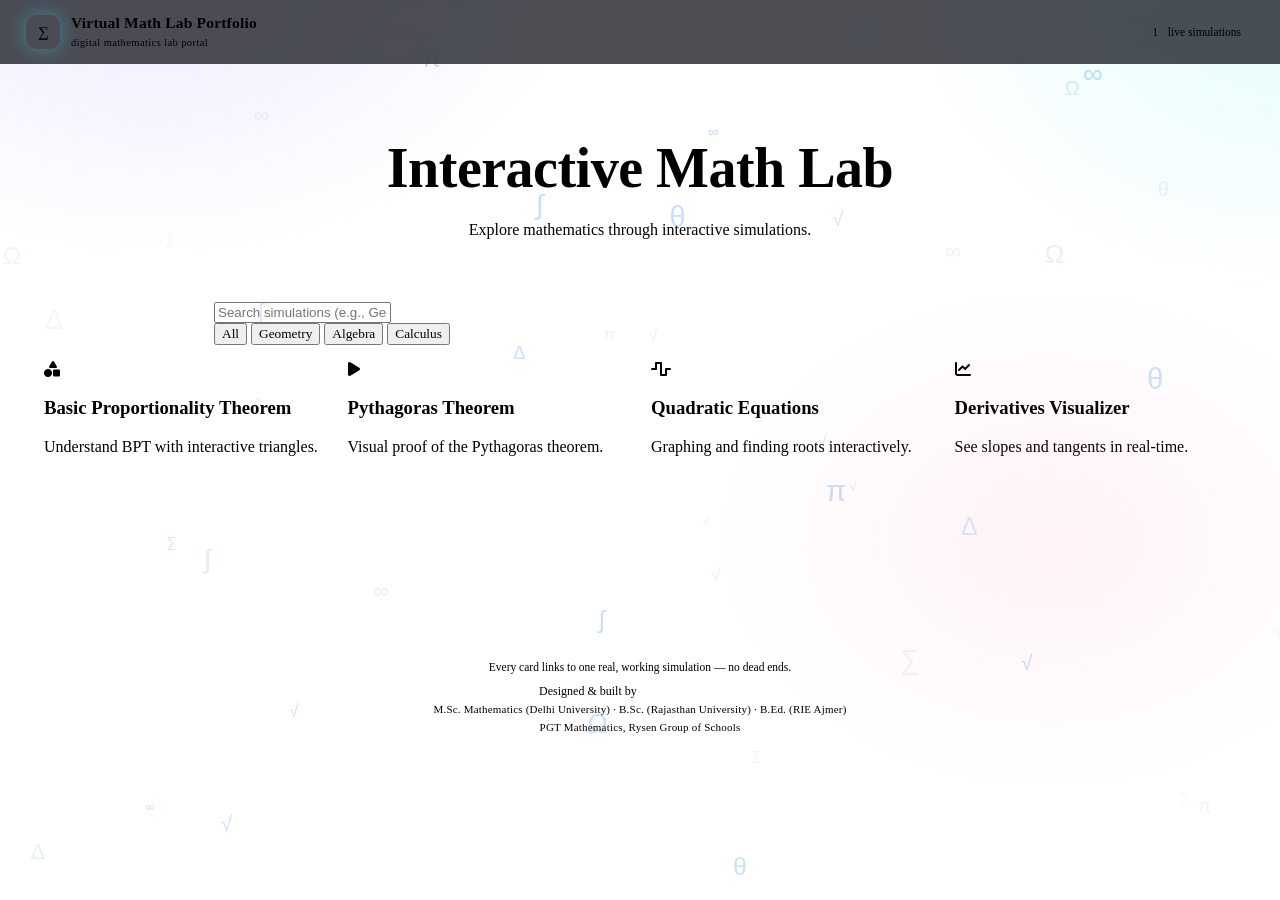
==== commit 7fb872aa: "Update HTML structure and content for Math Lab Portal" ====
--- a/index.html
+++ b/index.html
@@ -1,56 +1,86 @@
 <!DOCTYPE html>
-<html lang="hi">
+<html lang="en">
 <head>
+    <!-- Component Fetching ke liye Head content yahan manual daalna behtar hota hai for instant loading -->
     <meta charset="UTF-8">
-    <meta name="viewport" content="width=device-width, initial-scale=1, maximum-scale=1">
-    <title>Virtual Math Lab Portfolio</title>
-    <!-- Fonts & Icons -->
-    <link rel="preconnect" href="https://fonts.googleapis.com">
-    <link href="https://fonts.googleapis.com/css2?family=Space+Grotesk:wght@400;500;600;700&family=Inter:wght@400;500;600;700&family=JetBrains+Mono:wght@400;500;700&display=swap" rel="stylesheet">
-    <link rel="stylesheet" href="https://cdnjs.cloudflare.com/ajax/libs/font-awesome/6.5.1/css/all.min.css">
-    
-    <!-- Link the CSS -->
-    <link rel="stylesheet" href="./assets/css/style.css">
+    <meta name="viewport" content="width=device-width, initial-scale=1.0">
+    <title>Math Lab Portal</title>
+    <link href="https://fonts.googleapis.com/css2?family=Poppins:wght@300;400;600&display=swap" rel="stylesheet">
+    <link rel="stylesheet" href="https://cdnjs.cloudflare.com/ajax/libs/font-awesome/6.4.0/css/all.min.css">
+    <link rel="stylesheet" href="assets/css/style.css">
 </head>
 <body>
 
-    <!-- Header will load here automatically -->
+    <!-- Background Canvas -->
+    <canvas id="bgCanvas"></canvas>
+
+    <!-- Header Placeholder -->
     <div id="header-placeholder"></div>
 
-    <div class="shell">
-        <!-- HERO SECTION -->
+    <!-- Main Content -->
+    <main>
         <section class="hero">
-            <span class="eyebrow"><i class="fa-solid fa-wand-magic-sparkles"></i>&nbsp; interactive &middot; visual &middot; hands-on</span>
-            <h1>Explore <span class="grad">Mathematics</span> Interactively</h1>
-            <p>A growing collection of visual simulations...</p>
+            <h1>Interactive Math Lab</h1>
+            <p>Explore mathematics through interactive simulations.</p>
         </section>
 
-        <!-- CONTROLS & GRID -->
-        <div class="controls">
-            <!-- Search Input and Filters paste here -->
-        </div>
+        <!-- Controls (Search & Filter) -->
+        <section class="controls">
+            <div class="search-box">
+                <input type="text" id="search-input" placeholder="Search simulations (e.g., Geometry)...">
+            </div>
+            <div class="filter-bar">
+                <button class="filter-btn active" data-filter="all">All</button>
+                <button class="filter-btn" data-filter="geometry">Geometry</button>
+                <button class="filter-btn" data-filter="algebra">Algebra</button>
+                <button class="filter-btn" data-filter="calculus">Calculus</button>
+            </div>
+        </section>
 
-        <div class="results-meta">
-            <span id="resultsCount">Showing 4 of 4 simulations</span>
-            <span>MathLab Portal </span>
-        </div>
+        <!-- Simulations Grid -->
+        <section class="grid" id="simulations">
+            <a href="sims/bpt.html" class="sim-card" data-category="geometry">
+                <i class="fa-solid fa-shapes"></i>
+                <h3>Basic Proportionality Theorem</h3>
+                <p>Understand BPT with interactive triangles.</p>
+            </a>
+            <a href="sims/pythagoras.html" class="sim-card" data-category="geometry">
+                <i class="fa-solid fa-play"></i>
+                <h3>Pythagoras Theorem</h3>
+                <p>Visual proof of the Pythagoras theorem.</p>
+            </a>
+            <a href="sims/quadratic.html" class="sim-card" data-category="algebra">
+                <i class="fa-solid fa-wave-square"></i>
+                <h3>Quadratic Equations</h3>
+                <p>Graphing and finding roots interactively.</p>
+            </a>
+            <a href="sims/derivatives.html" class="sim-card" data-category="calculus">
+                <i class="fa-solid fa-chart-line"></i>
+                <h3>Derivatives Visualizer</h3>
+                <p>See slopes and tangents in real-time.</p>
+            </a>
+        </section>
+    </main>
 
-        <div class="grid" id="grid">
-            <!-- Card 1, 2, 3 etc. paste here -->
-        </div>
-
-        <div class="empty-state" id="emptyState">
-            <i class="fa-solid fa-magnifying-glass-minus"></i>
-            <b>No simulations found</b>
-            <span>Try a different search term...</span>
-        </div>
-    </div>
-
-    <!-- Footer will load here automatically -->
+    <!-- Footer Placeholder -->
     <div id="footer-placeholder"></div>
 
-    <!-- Scripts -->
-    <script src="./assets/js/loader.js"></script>
-    <script src="./assets/js/search-filter.js"></script>
+    <!-- Script to Load Components (Header/Footer) -->
+    <script>
+        // Header Load
+        fetch('components/header.html')
+            .then(response => response.text())
+            .then(data => document.getElementById('header-placeholder').innerHTML = data);
+        
+        // Footer Load
+        fetch('components/footer.html')
+            .then(response => response.text())
+            .then(data => document.getElementById('footer-placeholder').innerHTML = data);
+    </script>
+
+    <!-- External JS Scripts -->
+    <script src="assets/js/canvas.js"></script>
+    <script src="assets/js/search-filter.js"></script>
+
 </body>
 </html>
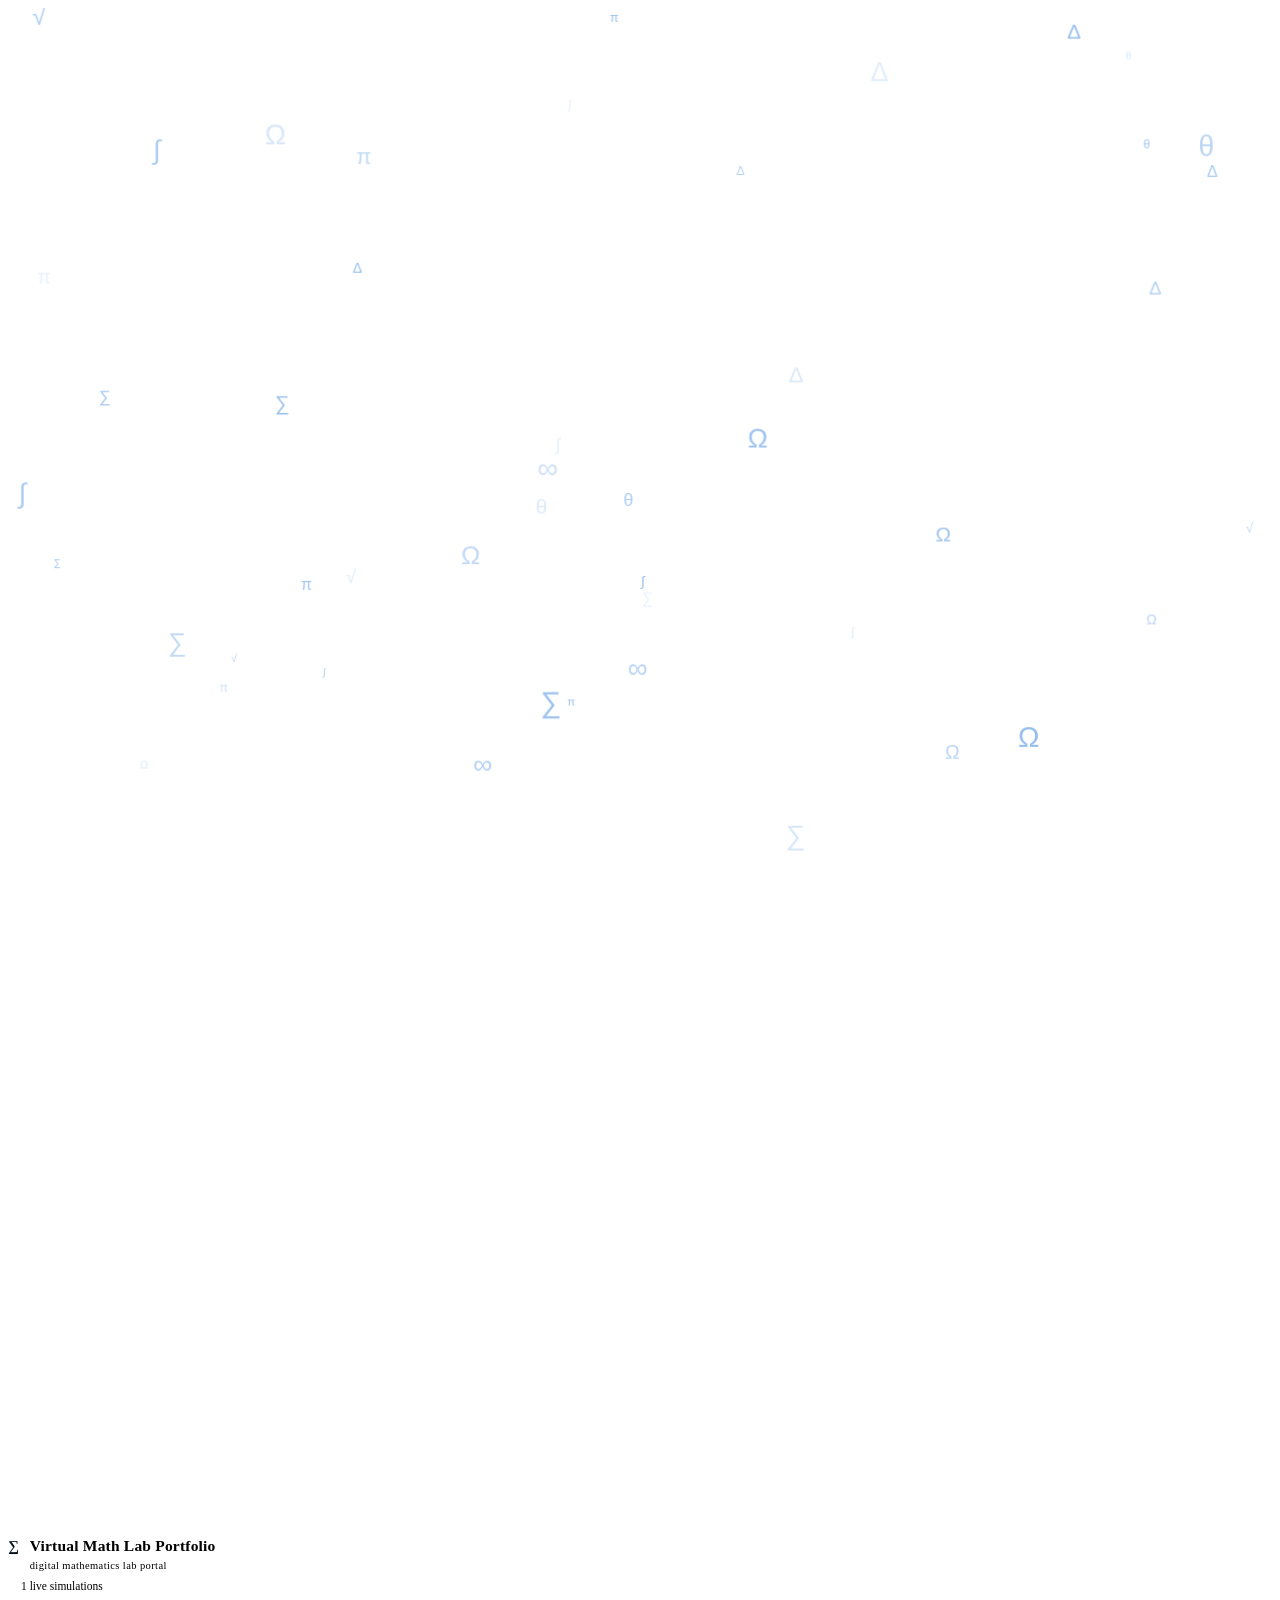
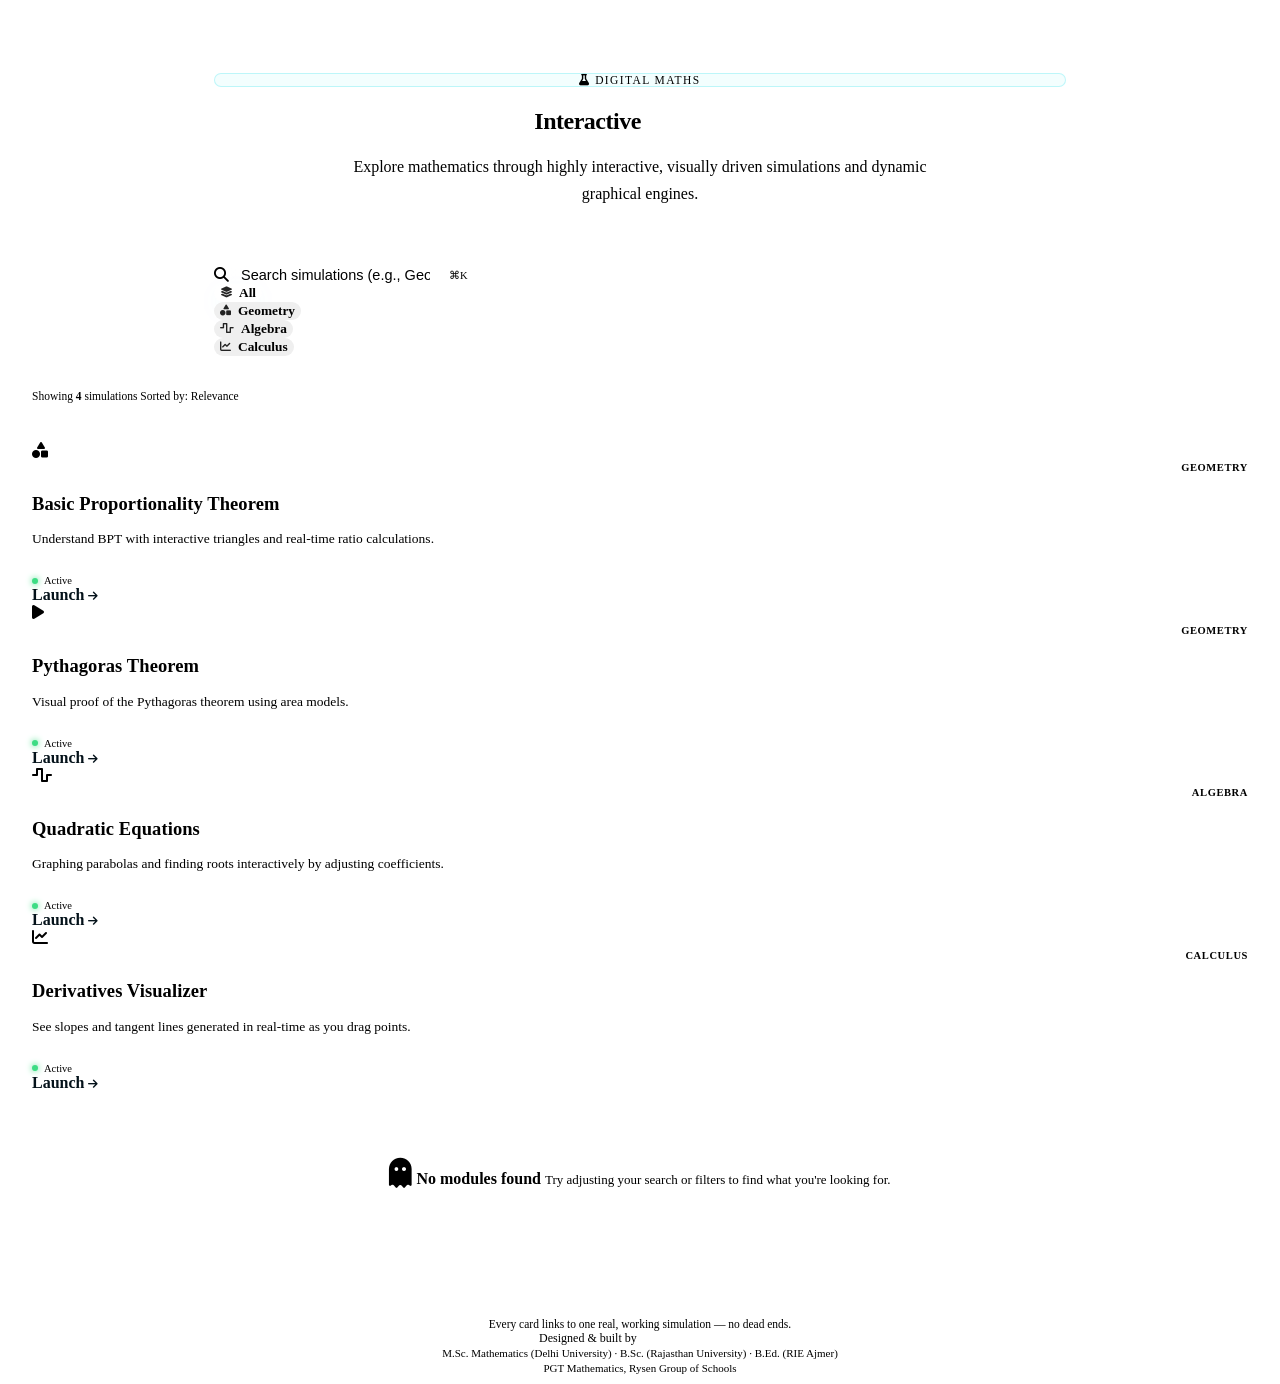
==== commit bbe7795d: "Refactor index.html for improved layout and content Updated HTML structure and improved content for " ====
--- a/index.html
+++ b/index.html
@@ -1,69 +1,129 @@
 <!DOCTYPE html>
 <html lang="en">
 <head>
-    <!-- Component Fetching ke liye Head content yahan manual daalna behtar hota hai for instant loading -->
     <meta charset="UTF-8">
     <meta name="viewport" content="width=device-width, initial-scale=1.0">
     <title>Math Lab Portal</title>
-    <link href="https://fonts.googleapis.com/css2?family=Poppins:wght@300;400;600&display=swap" rel="stylesheet">
+    <!-- Fonts matching your CSS tokens -->
+    <link href="https://fonts.googleapis.com/css2?family=Inter:wght@400;500;600&family=Space+Grotesk:wght@500;600;700&family=JetBrains+Mono:wght@400;600&display=swap" rel="stylesheet">
     <link rel="stylesheet" href="https://cdnjs.cloudflare.com/ajax/libs/font-awesome/6.4.0/css/all.min.css">
     <link rel="stylesheet" href="assets/css/style.css">
 </head>
 <body>
 
-    <!-- Background Canvas -->
+    <!-- Animated Backdrop matching your CSS -->
     <canvas id="bgCanvas"></canvas>
+    <div class="bg-glow"></div>
+    <div class="bg-grid"></div>
 
-    <!-- Header Placeholder -->
-    <div id="header-placeholder"></div>
+    <!-- Shell wrapper required by your CSS -->
+    <div class="shell">
+        
+        <!-- Header Placeholder -->
+        <div id="header-placeholder"></div>
 
-    <!-- Main Content -->
-    <main>
-        <section class="hero">
-            <h1>Interactive Math Lab</h1>
-            <p>Explore mathematics through interactive simulations.</p>
-        </section>
+        <main>
+            <section class="hero">
+                <div class="eyebrow"><i class="fa-solid fa-flask"></i> Digital Maths</div>
+                <h1>Interactive <span class="grad">Math Lab</span></h1>
+                <p>Explore mathematics through highly interactive, visually driven simulations and dynamic graphical engines.</p>
+            </section>
 
-        <!-- Controls (Search & Filter) -->
-        <section class="controls">
-            <div class="search-box">
-                <input type="text" id="search-input" placeholder="Search simulations (e.g., Geometry)...">
+            <!-- Controls (Search & Filter) -->
+            <section class="controls">
+                <div class="search-wrap">
+                    <i class="fa-solid fa-magnifying-glass"></i>
+                    <input type="text" id="search-input" placeholder="Search simulations (e.g., Geometry)...">
+                    <span class="kbd">⌘K</span>
+                </div>
+                
+                <div class="filters">
+                    <button class="filter-tag active" data-filter="all"><i class="fa-solid fa-layer-group"></i> All</button>
+                    <button class="filter-tag" data-filter="geometry"><i class="fa-solid fa-shapes"></i> Geometry</button>
+                    <button class="filter-tag" data-filter="algebra"><i class="fa-solid fa-wave-square"></i> Algebra</button>
+                    <button class="filter-tag" data-filter="calculus"><i class="fa-solid fa-chart-line"></i> Calculus</button>
+                </div>
+            </section>
+
+            <div class="results-meta">
+                <span>Showing <b id="result-count">4</b> simulations</span>
+                <span>Sorted by: Relevance</span>
             </div>
-            <div class="filter-bar">
-                <button class="filter-btn active" data-filter="all">All</button>
-                <button class="filter-btn" data-filter="geometry">Geometry</button>
-                <button class="filter-btn" data-filter="algebra">Algebra</button>
-                <button class="filter-btn" data-filter="calculus">Calculus</button>
+
+            <!-- Simulations Grid -->
+            <section class="grid" id="simulations">
+                
+                <!-- Card 1 -->
+                <div class="card" data-category="geometry">
+                    <div class="card-top">
+                        <div class="card-icon" style="--tag: var(--cyan);"><i class="fa-solid fa-shapes"></i></div>
+                        <div class="card-tag" style="--tag: var(--cyan);">Geometry</div>
+                    </div>
+                    <h3 class="card-title">Basic Proportionality Theorem</h3>
+                    <p class="card-desc">Understand BPT with interactive triangles and real-time ratio calculations.</p>
+                    <div class="card-foot">
+                        <div class="card-status"><div class="dot"></div> Active</div>
+                        <a href="sims/bpt.html" class="card-btn">Launch <i class="fa-solid fa-arrow-right"></i></a>
+                    </div>
+                </div>
+
+                <!-- Card 2 -->
+                <div class="card" data-category="geometry">
+                    <div class="card-top">
+                        <div class="card-icon" style="--tag: var(--violet);"><i class="fa-solid fa-play"></i></div>
+                        <div class="card-tag" style="--tag: var(--violet);">Geometry</div>
+                    </div>
+                    <h3 class="card-title">Pythagoras Theorem</h3>
+                    <p class="card-desc">Visual proof of the Pythagoras theorem using area models.</p>
+                    <div class="card-foot">
+                        <div class="card-status"><div class="dot"></div> Active</div>
+                        <a href="sims/pythagoras.html" class="card-btn">Launch <i class="fa-solid fa-arrow-right"></i></a>
+                    </div>
+                </div>
+
+                <!-- Card 3 -->
+                <div class="card" data-category="algebra">
+                    <div class="card-top">
+                        <div class="card-icon" style="--tag: var(--amber);"><i class="fa-solid fa-wave-square"></i></div>
+                        <div class="card-tag" style="--tag: var(--amber);">Algebra</div>
+                    </div>
+                    <h3 class="card-title">Quadratic Equations</h3>
+                    <p class="card-desc">Graphing parabolas and finding roots interactively by adjusting coefficients.</p>
+                    <div class="card-foot">
+                        <div class="card-status"><div class="dot"></div> Active</div>
+                        <a href="sims/quadratic.html" class="card-btn">Launch <i class="fa-solid fa-arrow-right"></i></a>
+                    </div>
+                </div>
+
+                <!-- Card 4 -->
+                <div class="card" data-category="calculus">
+                    <div class="card-top">
+                        <div class="card-icon" style="--tag: var(--pink);"><i class="fa-solid fa-chart-line"></i></div>
+                        <div class="card-tag" style="--tag: var(--pink);">Calculus</div>
+                    </div>
+                    <h3 class="card-title">Derivatives Visualizer</h3>
+                    <p class="card-desc">See slopes and tangent lines generated in real-time as you drag points.</p>
+                    <div class="card-foot">
+                        <div class="card-status"><div class="dot"></div> Active</div>
+                        <a href="sims/derivatives.html" class="card-btn">Launch <i class="fa-solid fa-arrow-right"></i></a>
+                    </div>
+                </div>
+
+            </section>
+
+            <!-- Empty State (Used by JS if search finds nothing) -->
+            <div class="empty-state" id="empty-state">
+                <i class="fa-solid fa-ghost"></i>
+                <b>No modules found</b>
+                <span>Try adjusting your search or filters to find what you're looking for.</span>
             </div>
-        </section>
 
-        <!-- Simulations Grid -->
-        <section class="grid" id="simulations">
-            <a href="sims/bpt.html" class="sim-card" data-category="geometry">
-                <i class="fa-solid fa-shapes"></i>
-                <h3>Basic Proportionality Theorem</h3>
-                <p>Understand BPT with interactive triangles.</p>
-            </a>
-            <a href="sims/pythagoras.html" class="sim-card" data-category="geometry">
-                <i class="fa-solid fa-play"></i>
-                <h3>Pythagoras Theorem</h3>
-                <p>Visual proof of the Pythagoras theorem.</p>
-            </a>
-            <a href="sims/quadratic.html" class="sim-card" data-category="algebra">
-                <i class="fa-solid fa-wave-square"></i>
-                <h3>Quadratic Equations</h3>
-                <p>Graphing and finding roots interactively.</p>
-            </a>
-            <a href="sims/derivatives.html" class="sim-card" data-category="calculus">
-                <i class="fa-solid fa-chart-line"></i>
-                <h3>Derivatives Visualizer</h3>
-                <p>See slopes and tangents in real-time.</p>
-            </a>
-        </section>
-    </main>
+        </main>
 
-    <!-- Footer Placeholder -->
-    <div id="footer-placeholder"></div>
+        <!-- Footer Placeholder -->
+        <div id="footer-placeholder"></div>
+        
+    </div> <!-- End Shell -->
 
     <!-- Script to Load Components (Header/Footer) -->
     <script>
--- a/assets/css/style.css
+++ b/assets/css/style.css
@@ -1,37 +1,37 @@
-<style>
+
 /* ============================================================
-   DESIGN TOKENS — shared "Digital Maths" brand language
-   (kept consistent with the individual simulation pages)
-   ============================================================ */
+   DESIGN TOKENS — shared "Digital Maths" brand language
+   (kept consistent with the individual simulation pages)
+   ============================================================ */
 :root{
-  --bg-deep:    #090c14;
-  --bg-panel:   rgba(19,25,38,0.55);
-  --bg-panel-2: rgba(16,21,32,0.65);
-  --line:       rgba(255,255,255,0.09);
-  --line-soft:  rgba(255,255,255,0.05);
-  --text-hi:    #eef2fb;
-  --text-mid:   #9aa8c2;
-  --text-low:   #5d6a85;
-  --cyan:       #35e3ee;
-  --violet:     #8b7dfb;
-  --pink:       #ff5da2;
-  --amber:      #ffb454;
-  --font-display:'Space Grotesk', 'Inter', sans-serif;
-  --font-body:  'Inter', sans-serif;
-  --font-mono:  'JetBrains Mono', monospace;
-  --radius-lg:  20px;
-  --radius-md:  14px;
-  --radius-sm:  9px;
+  --bg-deep:    #090c14;
+  --bg-panel:   rgba(19,25,38,0.55);
+  --bg-panel-2: rgba(16,21,32,0.65);
+  --line:       rgba(255,255,255,0.09);
+  --line-soft:  rgba(255,255,255,0.05);
+  --text-hi:    #eef2fb;
+  --text-mid:   #9aa8c2;
+  --text-low:   #5d6a85;
+  --cyan:       #35e3ee;
+  --violet:     #8b7dfb;
+  --pink:       #ff5da2;
+  --amber:      #ffb454;
+  --font-display:'Space Grotesk', 'Inter', sans-serif;
+  --font-body:  'Inter', sans-serif;
+  --font-mono:  'JetBrains Mono', monospace;
+  --radius-lg:  20px;
+  --radius-md:  14px;
+  --radius-sm:  9px;
 }
 *{ box-sizing:border-box; }
 html{ scroll-behavior:smooth; }
 body{
-  margin:0; min-height:100vh;
-  background:var(--bg-deep);
-  color:var(--text-hi);
-  font-family:var(--font-body);
-  -webkit-font-smoothing:antialiased;
-  overflow-x:hidden;
+  margin:0; min-height:100vh;
+  background:var(--bg-deep);
+  color:var(--text-hi);
+  font-family:var(--font-body);
+  -webkit-font-smoothing:antialiased;
+  overflow-x:hidden;
 }
 a{ color:inherit; text-decoration:none; }
 button{ font-family:inherit; }
@@ -42,33 +42,33 @@
 
 /* ---------- animated backdrop ---------- */
 #bgCanvas{
-  position:fixed; inset:0; z-index:0; width:100%; height:100%;
-  opacity:0.55;
+  position:fixed; inset:0; z-index:0; width:100%; height:100%;
+  opacity:0.55;
 }
 .bg-glow{
-  position:fixed; inset:0; z-index:0; pointer-events:none;
-  background:
-    radial-gradient(720px 520px at 12% -6%, rgba(139,125,251,0.16), transparent 60%),
-    radial-gradient(680px 520px at 100% 0%, rgba(53,227,238,0.13), transparent 55%),
-    radial-gradient(560px 420px at 82% 60%, rgba(255,93,162,0.08), transparent 60%);
+  position:fixed; inset:0; z-index:0; pointer-events:none;
+  background:
+    radial-gradient(720px 520px at 12% -6%, rgba(139,125,251,0.16), transparent 60%),
+    radial-gradient(680px 520px at 100% 0%, rgba(53,227,238,0.13), transparent 55%),
+    radial-gradient(560px 420px at 82% 60%, rgba(255,93,162,0.08), transparent 60%);
 }
 .bg-grid{
-  position:fixed; inset:0; z-index:0; pointer-events:none;
-  background-image:
-    linear-gradient(rgba(255,255,255,0.035) 1px, transparent 1px),
-    linear-gradient(90deg, rgba(255,255,255,0.035) 1px, transparent 1px);
-  background-size:42px 42px;
-  mask-image:radial-gradient(circle at 50% 0%, black, transparent 75%);
+  position:fixed; inset:0; z-index:0; pointer-events:none;
+  background-image:
+    linear-gradient(rgba(255,255,255,0.035) 1px, transparent 1px),
+    linear-gradient(90deg, rgba(255,255,255,0.035) 1px, transparent 1px);
+  background-size:42px 42px;
+  mask-image:radial-gradient(circle at 50% 0%, black, transparent 75%);
 }
 .symbol{
-  position:fixed; z-index:0; pointer-events:none;
-  font-family:var(--font-display); color:var(--text-mid);
-  opacity:0.14; user-select:none; font-weight:600;
-  animation:floatSym 14s ease-in-out infinite;
+  position:fixed; z-index:0; pointer-events:none;
+  font-family:var(--font-display); color:var(--text-mid);
+  opacity:0.14; user-select:none; font-weight:600;
+  animation:floatSym 14s ease-in-out infinite;
 }
 @keyframes floatSym{
-  0%,100%{ transform:translateY(0) rotate(0deg); }
-  50%{ transform:translateY(-22px) rotate(6deg); }
+  0%,100%{ transform:translateY(0) rotate(0deg); }
+  50%{ transform:translateY(-22px) rotate(6deg); }
 }
 
 /* ---------- shell ---------- */
@@ -76,183 +76,183 @@
 
 /* ---------- top nav ---------- */
 .topbar{
-  position:sticky; top:0; z-index:50;
-  display:flex; align-items:center; justify-content:space-between; gap:16px;
-  padding:14px 26px;
-  background:rgba(9,12,20,0.72);
-  backdrop-filter:blur(16px) saturate(150%);
-  border-bottom:1px solid var(--line-soft);
+  position:sticky; top:0; z-index:50;
+  display:flex; align-items:center; justify-content:space-between; gap:16px;
+  padding:14px 26px;
+  background:rgba(9,12,20,0.72);
+  backdrop-filter:blur(16px) saturate(150%);
+  border-bottom:1px solid var(--line-soft);
 }
 .brand{ display:flex; align-items:center; gap:11px; }
 .brand-mark{
-  width:34px; height:34px; border-radius:10px; flex:none; position:relative;
-  background:linear-gradient(135deg, var(--cyan), var(--violet) 60%, var(--pink));
-  box-shadow:0 0 18px rgba(53,227,238,0.4);
-  display:flex; align-items:center; justify-content:center;
-  font-family:var(--font-display); font-weight:700; color:#04121a; font-size:15px;
+  width:34px; height:34px; border-radius:10px; flex:none; position:relative;
+  background:linear-gradient(135deg, var(--cyan), var(--violet) 60%, var(--pink));
+  box-shadow:0 0 18px rgba(53,227,238,0.4);
+  display:flex; align-items:center; justify-content:center;
+  font-family:var(--font-display); font-weight:700; color:#04121a; font-size:15px;
 }
 .brand-text b{ font-family:var(--font-display); font-size:15.5px; letter-spacing:0.2px; display:block; }
 .brand-text span{ font-size:10.5px; color:var(--text-low); font-family:var(--font-mono); letter-spacing:0.4px; }
 .top-actions{ display:flex; align-items:center; gap:10px; }
 .pill-stat{
-  font-family:var(--font-mono); font-size:11.5px; color:var(--text-mid);
-  border:1px solid var(--line); padding:7px 13px; border-radius:999px;
-  display:flex; align-items:center; gap:7px;
+  font-family:var(--font-mono); font-size:11.5px; color:var(--text-mid);
+  border:1px solid var(--line); padding:7px 13px; border-radius:999px;
+  display:flex; align-items:center; gap:7px;
 }
 .pill-stat .dot{ width:6px; height:6px; border-radius:50%; background:var(--cyan); box-shadow:0 0 6px var(--cyan); }
 
 /* ---------- hero ---------- */
 .hero{ max-width:900px; margin:0 auto; padding:74px 24px 20px; text-align:center; }
 .hero .eyebrow{
-  display:inline-flex; align-items:center; gap:8px;
-  font-family:var(--font-mono); font-size:11.5px; letter-spacing:1.4px; text-transform:uppercase;
-  color:var(--cyan); border:1px solid rgba(53,227,238,0.28); background:rgba(53,227,238,0.06);
-  padding:6px 14px; border-radius:999px; margin-bottom:22px;
+  display:inline-flex; align-items:center; gap:8px;
+  font-family:var(--font-mono); font-size:11.5px; letter-spacing:1.4px; text-transform:uppercase;
+  color:var(--cyan); border:1px solid rgba(53,227,238,0.28); background:rgba(53,227,238,0.06);
+  padding:6px 14px; border-radius:999px; margin-bottom:22px;
 }
 .hero h1{
-  font-family:var(--font-display); font-weight:700; letter-spacing:-0.5px;
-  font-size:clamp(32px, 5.6vw, 56px); line-height:1.08; margin:0 0 18px;
+  font-family:var(--font-display); font-weight:700; letter-spacing:-0.5px;
+  font-size:clamp(32px, 5.6vw, 56px); line-height:1.08; margin:0 0 18px;
 }
 .hero h1 .grad{
-  background:linear-gradient(120deg, var(--cyan), var(--violet) 55%, var(--pink));
-  -webkit-background-clip:text; background-clip:text; color:transparent;
+  background:linear-gradient(120deg, var(--cyan), var(--violet) 55%, var(--pink));
+  -webkit-background-clip:text; background-clip:text; color:transparent;
 }
 .hero p{
-  color:var(--text-mid); font-size:16px; line-height:1.7; max-width:600px; margin:0 auto;
+  color:var(--text-mid); font-size:16px; line-height:1.7; max-width:600px; margin:0 auto;
 }
 
 /* ---------- search + filters ---------- */
 .controls{ max-width:900px; margin:38px auto 0; padding:0 24px; }
 .search-wrap{
-  position:relative; display:flex; align-items:center; gap:10px;
-  background:var(--bg-panel); border:1px solid var(--line); border-radius:999px;
-  padding:14px 20px; backdrop-filter:blur(18px) saturate(140%);
-  box-shadow:0 20px 40px -28px rgba(0,0,0,0.7);
-  transition:border-color .2s ease, box-shadow .2s ease;
+  position:relative; display:flex; align-items:center; gap:10px;
+  background:var(--bg-panel); border:1px solid var(--line); border-radius:999px;
+  padding:14px 20px; backdrop-filter:blur(18px) saturate(140%);
+  box-shadow:0 20px 40px -28px rgba(0,0,0,0.7);
+  transition:border-color .2s ease, box-shadow .2s ease;
 }
 .search-wrap:focus-within{ border-color:rgba(53,227,238,0.45); box-shadow:0 0 0 4px rgba(53,227,238,0.08); }
 .search-wrap i{ color:var(--text-low); font-size:15px; }
 .search-wrap input{
-  flex:1; background:none; border:none; outline:none; color:var(--text-hi);
-  font-family:var(--font-body); font-size:14.5px;
+  flex:1; background:none; border:none; outline:none; color:var(--text-hi);
+  font-family:var(--font-body); font-size:14.5px;
 }
 .search-wrap input::placeholder{ color:var(--text-low); }
 .search-wrap .kbd{
-  font-family:var(--font-mono); font-size:10.5px; color:var(--text-low);
-  border:1px solid var(--line); border-radius:6px; padding:2px 7px;
+  font-family:var(--font-mono); font-size:10.5px; color:var(--text-low);
+  border:1px solid var(--line); border-radius:6px; padding:2px 7px;
 }
 
 .filters{
-  display:flex; gap:10px; flex-wrap:wrap; justify-content:center;
-  margin:20px auto 0; max-width:900px;
+  display:flex; gap:10px; flex-wrap:wrap; justify-content:center;
+  margin:20px auto 0; max-width:900px;
 }
 .filter-tag{
-  font-size:13px; font-weight:600; color:var(--text-mid); cursor:pointer;
-  padding:9px 17px; border-radius:999px; border:1px solid var(--line);
-  background:var(--bg-panel-2); transition:all .18s ease; display:flex; align-items:center; gap:7px;
+  font-size:13px; font-weight:600; color:var(--text-mid); cursor:pointer;
+  padding:9px 17px; border-radius:999px; border:1px solid var(--line);
+  background:var(--bg-panel-2); transition:all .18s ease; display:flex; align-items:center; gap:7px;
 }
 .filter-tag i{ font-size:11px; opacity:0.85; }
 .filter-tag:hover{ color:var(--text-hi); border-color:var(--text-low); transform:translateY(-1px); }
 .filter-tag.active{
-  color:#04121a; background:linear-gradient(120deg, var(--cyan), var(--violet));
-  border-color:transparent; box-shadow:0 8px 20px -8px rgba(53,227,238,0.55);
+  color:#04121a; background:linear-gradient(120deg, var(--cyan), var(--violet));
+  border-color:transparent; box-shadow:0 8px 20px -8px rgba(53,227,238,0.55);
 }
 
 /* ---------- results meta ---------- */
 .results-meta{
-  max-width:1240px; margin:34px auto 0; padding:0 24px;
-  display:flex; justify-content:space-between; align-items:center;
-  font-family:var(--font-mono); font-size:11.5px; color:var(--text-low);
+  max-width:1240px; margin:34px auto 0; padding:0 24px;
+  display:flex; justify-content:space-between; align-items:center;
+  font-family:var(--font-mono); font-size:11.5px; color:var(--text-low);
 }
 
 /* ============================================================
-   CARD GRID — this section is designed to scale to 50+ cards.
-   Grid handles the responsive columns automatically; you never
-   need to touch layout CSS when adding modules, just add cards.
-   ============================================================ */
+   CARD GRID — this section is designed to scale to 50+ cards.
+   Grid handles the responsive columns automatically; you never
+   need to touch layout CSS when adding modules, just add cards.
+   ============================================================ */
 .grid{
-  max-width:1240px; margin:16px auto 90px; padding:0 24px;
-  display:grid; gap:22px;
-  grid-template-columns:repeat(auto-fit, minmax(270px, 1fr));
+  max-width:1240px; margin:16px auto 90px; padding:0 24px;
+  display:grid; gap:22px;
+  grid-template-columns:repeat(auto-fit, minmax(270px, 1fr));
 }
 
 .card{
-  position:relative;
-  background:var(--bg-panel);
-  border:1px solid var(--line);
-  border-radius:var(--radius-lg);
-  padding:22px;
-  backdrop-filter:blur(18px) saturate(140%);
-  box-shadow:0 24px 46px -30px rgba(0,0,0,0.75);
-  display:flex; flex-direction:column; gap:14px;
-  opacity:0; transform:translateY(24px);
-  animation:cardIn .6s cubic-bezier(.2,.7,.2,1) forwards;
-  transition:transform .25s ease, border-color .25s ease, box-shadow .25s ease;
+  position:relative;
+  background:var(--bg-panel);
+  border:1px solid var(--line);
+  border-radius:var(--radius-lg);
+  padding:22px;
+  backdrop-filter:blur(18px) saturate(140%);
+  box-shadow:0 24px 46px -30px rgba(0,0,0,0.75);
+  display:flex; flex-direction:column; gap:14px;
+  opacity:0; transform:translateY(24px);
+  animation:cardIn .6s cubic-bezier(.2,.7,.2,1) forwards;
+  transition:transform .25s ease, border-color .25s ease, box-shadow .25s ease;
 }
 .card:hover{
-  transform:translateY(-5px);
-  border-color:rgba(255,255,255,0.18);
-  box-shadow:0 30px 60px -28px rgba(0,0,0,0.85), 0 0 0 1px rgba(53,227,238,0.12);
+  transform:translateY(-5px);
+  border-color:rgba(255,255,255,0.18);
+  box-shadow:0 30px 60px -28px rgba(0,0,0,0.85), 0 0 0 1px rgba(53,227,238,0.12);
 }
 @keyframes cardIn{ to{ opacity:1; transform:translateY(0); } }
 .card.hide{ display:none; }
 
 .card-top{ display:flex; align-items:center; justify-content:space-between; }
 .card-icon{
-  --tag: var(--cyan);
-  width:52px; height:52px; border-radius:14px; flex:none;
-  display:flex; align-items:center; justify-content:center;
-  font-size:21px; color:var(--tag);
-  background:
-    radial-gradient(circle at 30% 20%, color-mix(in srgb, var(--tag) 30%, transparent), transparent 65%),
-    linear-gradient(145deg, rgba(255,255,255,0.06), rgba(255,255,255,0.01));
-  border:1px solid color-mix(in srgb, var(--tag) 40%, transparent);
-  box-shadow:0 0 22px -6px color-mix(in srgb, var(--tag) 70%, transparent);
+  --tag: var(--cyan);
+  width:52px; height:52px; border-radius:14px; flex:none;
+  display:flex; align-items:center; justify-content:center;
+  font-size:21px; color:var(--tag);
+  background:
+    radial-gradient(circle at 30% 20%, color-mix(in srgb, var(--tag) 30%, transparent), transparent 65%),
+    linear-gradient(145deg, rgba(255,255,255,0.06), rgba(255,255,255,0.01));
+  border:1px solid color-mix(in srgb, var(--tag) 40%, transparent);
+  box-shadow:0 0 22px -6px color-mix(in srgb, var(--tag) 70%, transparent);
 }
 .card-tag{
-  --tag: var(--cyan);
-  font-family:var(--font-mono); font-size:10.5px; font-weight:600; letter-spacing:0.6px; text-transform:uppercase;
-  color:var(--tag); background:color-mix(in srgb, var(--tag) 14%, transparent);
-  border:1px solid color-mix(in srgb, var(--tag) 35%, transparent);
-  padding:5px 11px; border-radius:999px;
+  --tag: var(--cyan);
+  font-family:var(--font-mono); font-size:10.5px; font-weight:600; letter-spacing:0.6px; text-transform:uppercase;
+  color:var(--tag); background:color-mix(in srgb, var(--tag) 14%, transparent);
+  border:1px solid color-mix(in srgb, var(--tag) 35%, transparent);
+  padding:5px 11px; border-radius:999px;
 }
 .card-title{
-  font-family:var(--font-display); font-size:18.5px; font-weight:600; margin:0; letter-spacing:0.1px;
+  font-family:var(--font-display); font-size:18.5px; font-weight:600; margin:0; letter-spacing:0.1px;
 }
 .card-desc{
-  margin:0; color:var(--text-mid); font-size:13.5px; line-height:1.6;
-  display:-webkit-box; -webkit-line-clamp:2; -webkit-box-orient:vertical; overflow:hidden;
-  min-height:2.6em;
+  margin:0; color:var(--text-mid); font-size:13.5px; line-height:1.6;
+  display:-webkit-box; -webkit-line-clamp:2; -webkit-box-orient:vertical; overflow:hidden;
+  min-height:2.6em;
 }
 .card-foot{
-  margin-top:auto; padding-top:12px; border-top:1px solid var(--line-soft);
-  display:flex; align-items:center; justify-content:space-between; gap:10px;
+  margin-top:auto; padding-top:12px; border-top:1px solid var(--line-soft);
+  display:flex; align-items:center; justify-content:space-between; gap:10px;
 }
 .card-status{ font-family:var(--font-mono); font-size:10.5px; color:var(--text-low); display:flex; align-items:center; gap:6px; }
 .card-status .dot{ width:6px; height:6px; border-radius:50%; background:#3ddc84; box-shadow:0 0 6px #3ddc84; }
 .card.is-soon .card-status .dot{ background:var(--text-low); box-shadow:none; }
 
 .card-btn{
-  display:inline-flex; align-items:center; gap:8px;
-  font-size:13px; font-weight:600; color:#04121a;
-  background:linear-gradient(120deg, var(--cyan), var(--violet));
-  padding:10px 15px; border-radius:999px; border:none; cursor:pointer;
-  transition:box-shadow .2s ease, transform .2s ease, gap .2s ease;
+  display:inline-flex; align-items:center; gap:8px;
+  font-size:13px; font-weight:600; color:#04121a;
+  background:linear-gradient(120deg, var(--cyan), var(--violet));
+  padding:10px 15px; border-radius:999px; border:none; cursor:pointer;
+  transition:box-shadow .2s ease, transform .2s ease, gap .2s ease;
 }
 .card-btn i{ transition:transform .25s ease; font-size:11px; }
 .card-btn:hover{ box-shadow:0 10px 26px -8px rgba(53,227,238,0.7); gap:11px; }
 .card-btn:hover i{ transform:translateX(3px); }
 .card-btn.disabled{
-  background:var(--bg-panel-2); color:var(--text-low); border:1px solid var(--line);
-  cursor:not-allowed; pointer-events:none;
+  background:var(--bg-panel-2); color:var(--text-low); border:1px solid var(--line);
+  cursor:not-allowed; pointer-events:none;
 }
 
 /* ---------- empty state ---------- */
 .empty-state{
-  display:none; flex-direction:column; align-items:center; gap:14px;
-  padding:70px 20px; color:var(--text-low); text-align:center;
-  border:1px dashed var(--line); border-radius:var(--radius-lg);
-  max-width:1240px; margin:16px auto 90px;
+  display:none; flex-direction:column; align-items:center; gap:14px;
+  padding:70px 20px; color:var(--text-low); text-align:center;
+  border:1px dashed var(--line); border-radius:var(--radius-lg);
+  max-width:1240px; margin:16px auto 90px;
 }
 .empty-state i{ font-size:30px; color:var(--text-low); }
 .empty-state b{ color:var(--text-hi); font-family:var(--font-display); font-size:16px; }
@@ -260,63 +260,64 @@
 
 /* ---------- footer ---------- */
 footer{
-  border-top:1px solid var(--line-soft);
-  padding:30px 24px 40px; text-align:center;
-  color:var(--text-low); font-family:var(--font-mono); font-size:11.5px;
+  border-top:1px solid var(--line-soft);
+  padding:30px 24px 40px; text-align:center;
+  color:var(--text-low); font-family:var(--font-mono); font-size:11.5px;
 }
 footer b{ color:var(--text-mid); }
 
 @media (max-width:640px){
-  .topbar{ padding:12px 16px; }
-  .pill-stat{ display:none; }
-  .hero{ padding:56px 18px 12px; }
+  .topbar{ padding:12px 16px; }
+  .pill-stat{ display:none; }
+  .hero{ padding:56px 18px 12px; }
 }
 
 
 
 /* ---------- footer ---------- */
 footer{
-  position:relative;
-  border-top:1px solid var(--line-soft);
-  padding:38px 24px 34px;
-  text-align:center;
-  color:var(--text-low);
-  font-family:var(--font-mono); font-size:11.5px;
+  position:relative;
+  border-top:1px solid var(--line-soft);
+  padding:38px 24px 34px;
+  text-align:center;
+  color:var(--text-low);
+  font-family:var(--font-mono); font-size:11.5px;
 }
 footer .footer-stats{
-  display:flex; align-items:center; justify-content:center; gap:14px; flex-wrap:wrap;
-  margin-bottom:16px;
+  display:flex; align-items:center; justify-content:center; gap:14px; flex-wrap:wrap;
+  margin-bottom:16px;
 }
 footer .footer-stats span{
-  display:flex; align-items:center; gap:6px;
-  border:1px solid var(--line); background:var(--bg-panel-2);
-  padding:6px 13px; border-radius:999px;
+  display:flex; align-items:center; gap:6px;
+  border:1px solid var(--line); background:var(--bg-panel-2);
+  padding:6px 13px; border-radius:999px;
 }
 footer .footer-stats i{ color:var(--cyan); font-size:11px; }
 footer .footer-line{ color:var(--text-mid); }
 footer .footer-line b{ color:var(--text-hi); font-weight:600; }
 footer .footer-credit{
-  margin-top:10px; font-family:var(--font-body); font-size:12px; color:var(--text-low);
+  margin-top:10px; font-family:var(--font-body); font-size:12px; color:var(--text-low);
 }
 footer .footer-credit .grad-name{
-  font-family:var(--font-display); font-weight:600; font-size:13px;
-  background:linear-gradient(120deg, var(--cyan), var(--violet) 60%, var(--pink));
-  -webkit-background-clip:text; background-clip:text; color:transparent;
+  font-family:var(--font-display); font-weight:600; font-size:13px;
+  background:linear-gradient(120deg, var(--cyan), var(--violet) 60%, var(--pink));
+  -webkit-background-clip:text; background-clip:text; color:transparent;
 }
 footer .footer-credit a{
-  color:var(--text-mid); border-bottom:1px dotted var(--line); transition:color .15s ease;
+  color:var(--text-mid); border-bottom:1px dotted var(--line); transition:color .15s ease;
 }
 footer .footer-credit a:hover{ color:var(--cyan); }
 footer .footer-cred-line{
-  display:inline-block; margin-top:4px;
-  font-family:var(--font-body); font-size:11px; color:var(--text-low);
-  letter-spacing:0.2px;
+  display:inline-block; margin-top:4px;
+  font-family:var(--font-body); font-size:11px; color:var(--text-low);
+  letter-spacing:0.2px;
 }
 footer .footer-tagline{
-  font-family:var(--font-display); font-style:italic; font-weight:500;
-  font-size:14.5px; line-height:1.6; letter-spacing:0.1px;
-  max-width:560px; margin:0 auto 22px;
-  background:linear-gradient(120deg, var(--cyan), var(--violet) 55%, var(--pink));
-  -webkit-background-clip:text; background-clip:text; color:transparent;
-}
-</style>
+  font-family:var(--font-display); font-style:italic; font-weight:500;
+  font-size:14.5px; line-height:1.6; letter-spacing:0.1px;
+  max-width:560px; margin:0 auto 22px;
+  background:linear-gradient(120deg, var(--cyan), var(--violet) 55%, var(--pink));
+  -webkit-background-clip:text; background-clip:text; color:transparent;
+}
+
+ 
